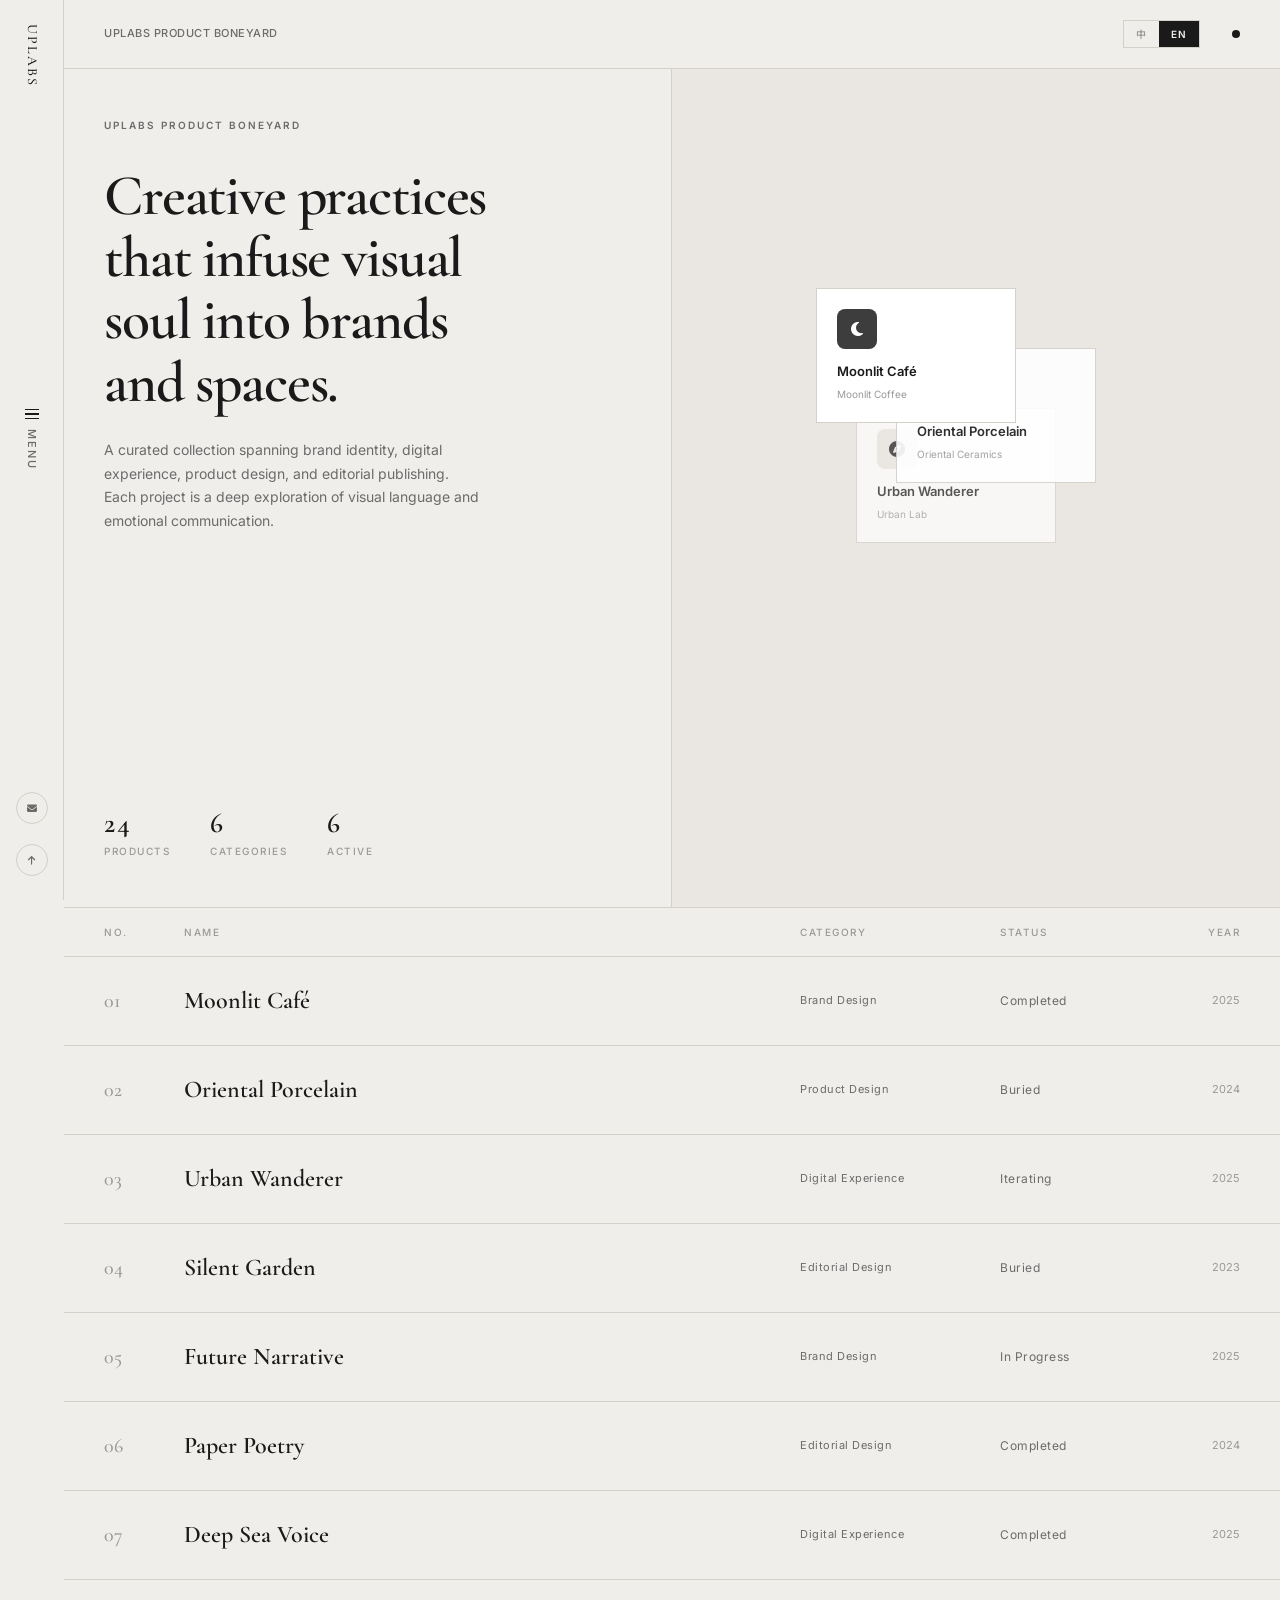
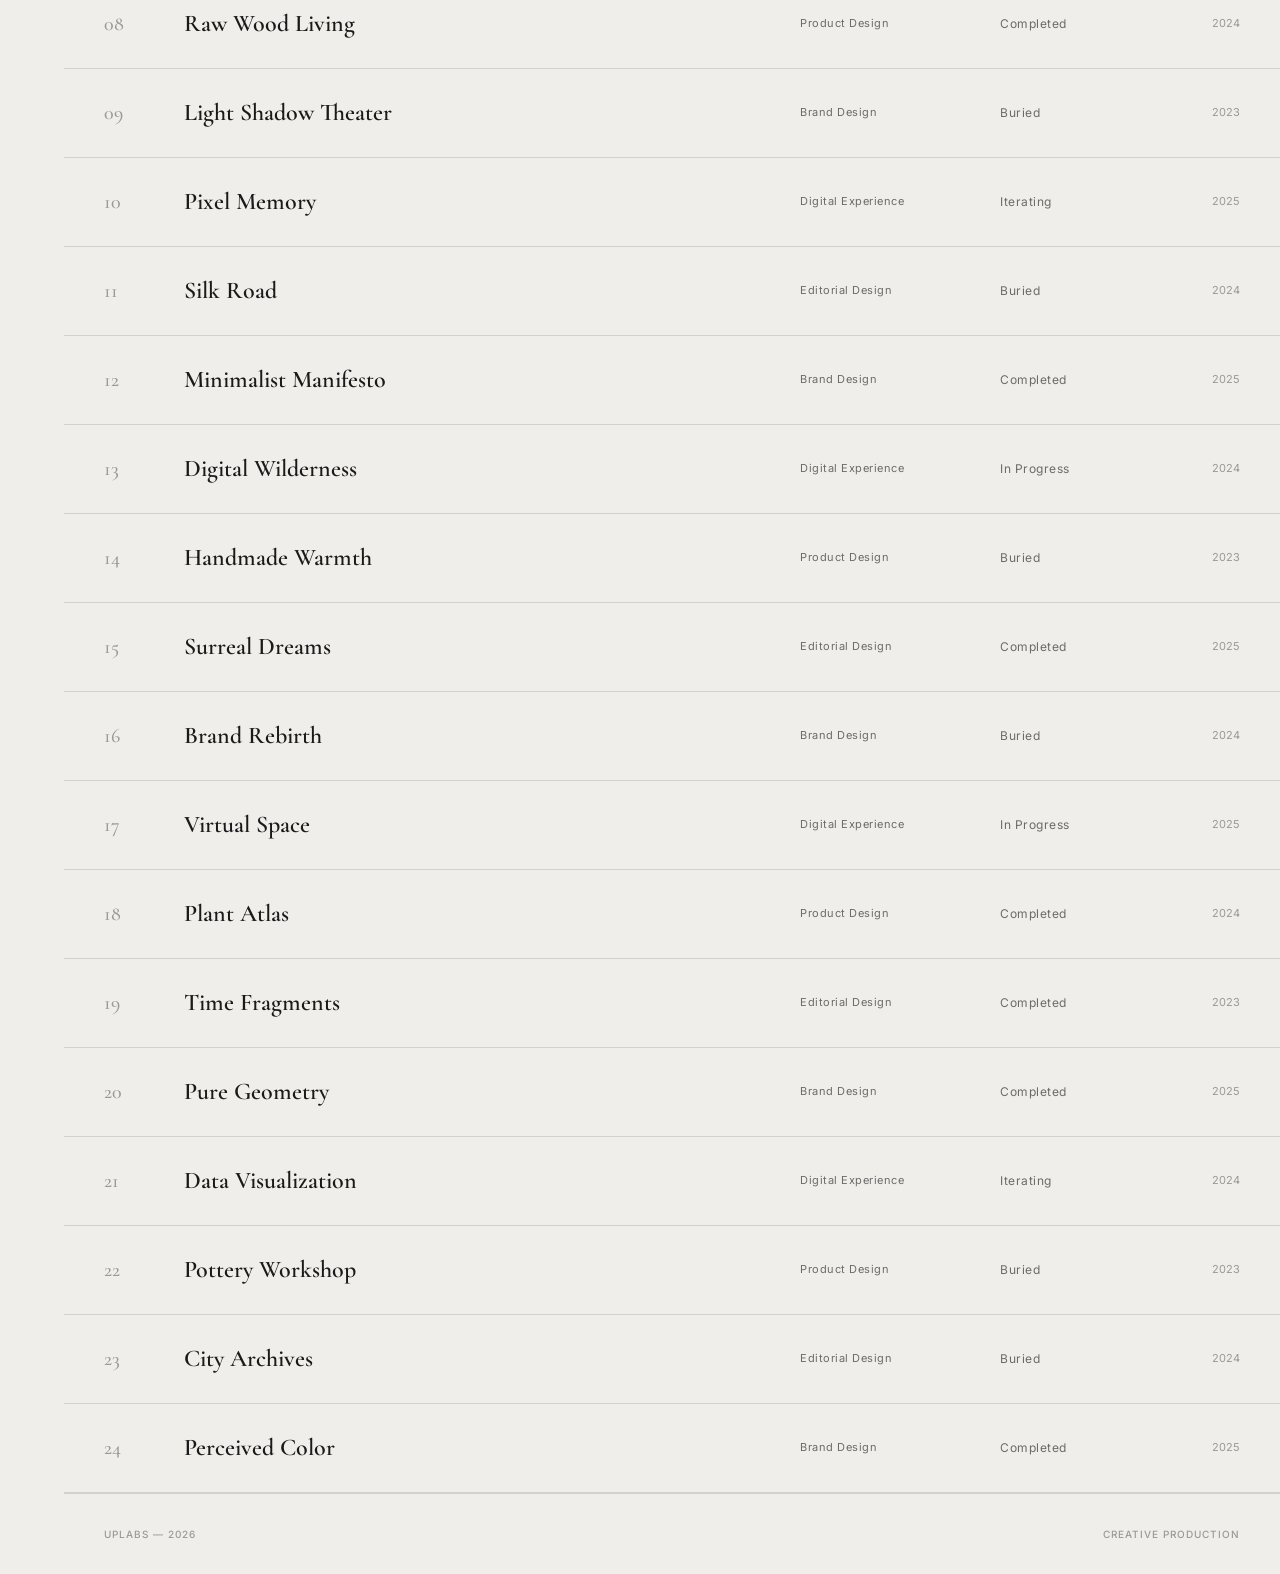
==== index.html @ f6189b20 "调大 Menu 字体至 11px，drawer 导航链接缩至 20px、间距收至 12px，logo 放大至 24px" ====
<!DOCTYPE html>
<html lang="zh-CN">
<head>
    <meta charset="UTF-8">
    <meta name="viewport" content="width=device-width, initial-scale=1.0">
    <title>Uplabs Product Boneyard</title>
    <link rel="preconnect" href="https://fonts.googleapis.com">
    <link rel="preconnect" href="https://fonts.gstatic.com" crossorigin>
    <link href="https://fonts.googleapis.com/css2?family=Cormorant+Garamond:ital,wght@0,300;0,400;0,500;0,600;0,700;1,300;1,400&family=Inter:wght@300;400;500;600&family=Noto+Sans+SC:wght@300;400;500;600;700&display=swap" rel="stylesheet">
    <link rel="stylesheet" href="https://cdnjs.cloudflare.com/ajax/libs/font-awesome/6.5.1/css/all.min.css">
    <style>
        :root {
            --bg: #f0eeeb;
            --bg-warm: #eae7e2;
            --surface: #ffffff;
            --text: #1a1a1a;
            --text-secondary: #6b6b6b;
            --text-tertiary: #999999;
            --line: #d4d0ca;
            --shadow-soft: 0 8px 40px rgba(0,0,0,0.08);
        }
        * { margin: 0; padding: 0; box-sizing: border-box; }
        html { scroll-behavior: smooth; }
        body {
            font-family: 'Inter', 'Noto Sans SC', -apple-system, BlinkMacSystemFont, sans-serif;
            background: var(--bg); color: var(--text);
            line-height: 1.6; -webkit-font-smoothing: antialiased; overflow-x: hidden;
        }
        .container {
            display: grid;
            grid-template-columns: 64px 1fr;
            min-height: 100vh;
            transition: grid-template-columns 0.55s cubic-bezier(0.22, 1, 0.36, 1);
        }
        body.drawer-open .container {
            grid-template-columns: 364px 1fr;
        }

        .sidebar-drawer-wrapper {
            position: sticky;
            top: 0;
            height: 100vh;
            display: flex;
            z-index: 300;
        }

        .drawer {
            width: 0;
            height: 100%;
            background: var(--bg);
            border: none;
            display: flex;
            flex-direction: column;
            overflow: hidden;
            opacity: 0;
            transition: width 0.55s cubic-bezier(0.22, 1, 0.36, 1),
                        opacity 0.35s ease;
            flex-shrink: 0;
        }
        body.drawer-open .drawer {
            width: 300px;
            opacity: 1;
            border-right: 1px solid var(--line);
        }

        .drawer-inner {
            width: 300px;
            padding: 36px 0;
            flex-shrink: 0;
        }

        .drawer-overlay {
            position: fixed; top: 0; left: 0; right: 0; bottom: 0;
            background: rgba(0,0,0,0.4);
            opacity: 0; pointer-events: none;
            transition: opacity 0.5s ease;
            z-index: 250;
        }
        body.drawer-open .drawer-overlay {
            opacity: 1; pointer-events: auto;
        }

        .sidebar {
            width: 64px;
            min-width: 64px;
            height: 100%;
            border-right: 1px solid var(--line);
            display: flex; flex-direction: column; align-items: center; padding: 24px 0;
            background: var(--bg);
            flex-shrink: 0;
        }
        .sidebar-logo {
            writing-mode: vertical-rl; text-orientation: mixed;
            font-family: 'Cormorant Garamond', serif; font-size: 14px; font-weight: 500;
            letter-spacing: 2px; text-transform: uppercase; margin-bottom: auto;
            cursor: pointer; transition: opacity 0.3s;
        }
        .sidebar-logo:hover { opacity: 0.5; }
        .sidebar-nav {
            display: flex; flex-direction: column; gap: 32px; margin-bottom: auto;
        }
        .nav-item {
            writing-mode: vertical-rl; text-orientation: mixed; font-size: 10px;
            font-weight: 500; letter-spacing: 1.5px; text-transform: uppercase;
            color: var(--text-secondary); cursor: pointer; transition: color 0.3s;
            position: relative; padding: 4px 0;
        }
        .nav-item::after {
            content: ''; position: absolute; left: 50%; top: 100%;
            width: 1px; height: 16px; background: var(--line);
            transform: translateX(-50%); opacity: 0; transition: opacity 0.3s;
        }
        .nav-item:hover, .nav-item.active { color: var(--text); }
        .nav-item.active::after { opacity: 1; }
        .sidebar-bottom {
            display: flex; flex-direction: column; align-items: center; gap: 20px;
        }
        .sidebar-icon {
            width: 32px; height: 32px; display: flex; align-items: center; justify-content: center;
            border: 1px solid var(--line); border-radius: 50%; cursor: pointer;
            transition: all 0.3s; font-size: 11px; color: var(--text-secondary);
        }
        .sidebar-icon:hover { border-color: var(--text); color: var(--text); }

        /* Drawer Trigger */
        .drawer-trigger {
            display: flex; flex-direction: column;
            align-items: center; gap: 10px;
            cursor: pointer; margin-bottom: auto;
            padding: 20px 0;
            transition: all 0.4s ease;
            max-height: 200px; opacity: 1; overflow: hidden;
        }
        .drawer-trigger:hover { opacity: 0.5; }
        .trigger-bars {
            display: flex; flex-direction: column; gap: 3px;
        }
        .trigger-bars span {
            display: block; width: 14px; height: 1.5px;
            background: var(--text);
        }
        .trigger-label {
            writing-mode: vertical-rl; text-orientation: mixed;
            font-size: 11px; font-weight: 500;
            letter-spacing: 2px; text-transform: uppercase;
            color: var(--text-secondary);
        }
        body.drawer-open .drawer-trigger {
            max-height: 0; opacity: 0; margin: 0; padding: 0;
            pointer-events: none;
        }

        /* Drawer Nav */
        .drawer-nav {
            width: 100%;
        }
        .drawer-nav a {
            font-family: 'Cormorant Garamond', 'Noto Sans SC', serif;
            font-size: 20px; font-weight: 500;
            color: var(--text); text-decoration: none;
            transition: opacity 0.3s; cursor: pointer; line-height: 1.3;
            display: block;
            padding: 12px 36px;
            border-bottom: 1px solid var(--line);
        }
        .drawer-nav a:first-child {
            border-top: 1px solid var(--line);
        }
        .drawer-nav a:hover { opacity: 0.5; }

        /* Drawer Logo */
        .drawer-logo {
            font-family: 'Cormorant Garamond', serif;
            font-size: 24px; font-weight: 600;
            letter-spacing: 3px; text-transform: uppercase;
            margin-bottom: 40px; color: var(--text);
            padding: 0 36px;
            opacity: 0;
            transform: translateX(-10px);
            transition: all 0.4s ease 0.15s;
        }
        body.drawer-open .drawer-logo {
            opacity: 1;
            transform: translateX(0);
        }

        /* Drawer open: hide mail icon, rotate scroll-top arrow */
        body.drawer-open .sidebar-icon.mail-icon { display: none; }
        .sidebar-icon.scroll-top i { transition: transform 0.4s ease; }
        body.drawer-open .sidebar-icon.scroll-top i { transform: rotate(-90deg); }

        /* Hide top-bar nav links on desktop */
        @media (min-width: 768px) {
            .top-bar-right > a { display: none; }
        }

        .main { display: flex; flex-direction: column; }
        .top-bar {
            display: flex; justify-content: space-between; align-items: center;
            padding: 20px 40px; border-bottom: 1px solid var(--line);
            font-size: 11px; font-weight: 500; letter-spacing: 0.5px; text-transform: uppercase;
        }
        .top-bar-left { color: var(--text-secondary); }
        .top-bar-right { display: flex; align-items: center; gap: 32px; }
        .nav-toggle {
            display: none; flex-direction: column; gap: 4px;
            cursor: pointer; padding: 4px; background: none; border: none;
        }
        .nav-toggle span {
            display: block; width: 18px; height: 1.5px;
            background: var(--text); transition: all 0.3s;
        }
        .top-bar-right a {
            color: var(--text-secondary); text-decoration: none;
            transition: color 0.3s; cursor: pointer;
        }
        .top-bar-right a:hover { color: var(--text); }
        .dot { width: 8px; height: 8px; background: var(--text); border-radius: 50%; }

        .lang-toggle {
            display: flex; align-items: center; border: 1px solid var(--line);
            background: transparent; cursor: pointer; transition: border-color 0.3s; overflow: hidden;
        }
        .lang-toggle:hover { border-color: var(--text); }
        .lang-option {
            padding: 5px 12px; font-size: 10px; font-weight: 600;
            letter-spacing: 1px; color: var(--text-tertiary);
            transition: all 0.3s; border: none; background: none;
            cursor: pointer; font-family: inherit;
            -webkit-appearance: none; appearance: none; margin: 0;
        }
        .lang-option.active { background: var(--text); color: var(--bg); }
        .lang-option:hover:not(.active) { color: var(--text); }

        .page-section {
            padding: 100px 40px;
            border-bottom: 1px solid var(--line);
        }
        .page-section-inner { max-width: 720px; }
        .page-section h2 {
            font-family: 'Cormorant Garamond', 'Noto Sans SC', serif;
            font-size: clamp(28px, 3.5vw, 42px); font-weight: 600;
            line-height: 1.1; margin-bottom: 24px; letter-spacing: -0.02em;
        }
        .page-section p {
            font-size: 14px; color: var(--text-secondary);
            line-height: 1.7; max-width: 520px;
        }
        #consulting, #brandDesign, #services, #aboutMe { display: none; }

        .hero {
            display: grid; grid-template-columns: 1fr 1fr;
            border-bottom: 1px solid var(--line); min-height: calc(100vh - 61px);
        }
        .hero-left {
            display: flex; flex-direction: column; justify-content: space-between;
            padding: 48px 40px; border-right: 1px solid var(--line);
        }
        .hero-content { max-width: 420px; }
        .hero-label {
            font-size: 10px; font-weight: 600; letter-spacing: 2px;
            text-transform: uppercase; color: var(--text-secondary); margin-bottom: 32px;
        }
        .hero-title {
            font-family: 'Cormorant Garamond', 'Noto Sans SC', serif;
            font-size: clamp(32px, 4.5vw, 58px); font-weight: 600;
            line-height: 1.08; margin-bottom: 24px; letter-spacing: -0.02em;
        }
        .hero-desc {
            font-size: 14px; color: var(--text-secondary);
            line-height: 1.7; max-width: 380px;
        }
        .hero-meta {
            display: flex; gap: 40px; font-size: 10px; font-weight: 500;
            letter-spacing: 1.5px; text-transform: uppercase; color: var(--text-tertiary);
        }
        .hero-meta-item { display: flex; flex-direction: column; gap: 6px; }
        .hero-meta-num {
            font-family: 'Cormorant Garamond', serif; font-size: 28px;
            font-weight: 600; color: var(--text); line-height: 1;
        }
        .hero-right {
            position: relative; overflow: hidden;
            display: flex; align-items: center; justify-content: center; background: var(--bg-warm);
        }
        .hero-visual {
            width: 100%; height: 100%; display: flex;
            align-items: center; justify-content: center; padding: 40px;
        }
        .plugin-showcase { position: relative; width: 320px; height: 400px; }
        .plugin-card-float {
            position: absolute; background: var(--surface); border: 1px solid var(--line);
            padding: 20px; width: 200px;
            transition: transform 0.6s cubic-bezier(0.22, 1, 0.36, 1);
        }
        .plugin-card-float:nth-child(1) { top: 0; left: 0; z-index: 3; }
        .plugin-card-float:nth-child(2) { top: 60px; left: 80px; z-index: 2; opacity: 0.9; }
        .plugin-card-float:nth-child(3) { top: 120px; left: 40px; z-index: 1; opacity: 0.7; }
        .plugin-card-float .pc-icon {
            width: 40px; height: 40px; border-radius: 8px;
            display: flex; align-items: center; justify-content: center;
            margin-bottom: 12px; font-size: 16px;
        }
        .plugin-card-float .pc-name { font-size: 13px; font-weight: 600; margin-bottom: 4px; }
        .plugin-card-float .pc-dev { font-size: 10px; color: var(--text-tertiary); }

        .plugin-list { padding: 0; }
        .list-header {
            display: grid; grid-template-columns: 80px 1fr 200px 140px 100px;
            padding: 16px 40px; border-bottom: 1px solid var(--line); font-size: 10px;
            font-weight: 500; letter-spacing: 1.5px; text-transform: uppercase;
            color: var(--text-tertiary);
        }
        .list-item {
            display: grid; grid-template-columns: 80px 1fr 200px 140px 100px;
            padding: 28px 40px; border-bottom: 1px solid var(--line);
            cursor: pointer; transition: background 0.4s; align-items: center;
        }
        .list-item:hover { background: var(--surface); }
        .list-item.active {
            background: var(--surface);
            border-bottom: none;
        }
        .list-item .li-num {
            font-family: 'Cormorant Garamond', serif; font-size: 20px;
            font-weight: 500; color: var(--text-tertiary);
        }
        .list-item .li-name {
            font-family: 'Cormorant Garamond', 'Noto Sans SC', serif;
            font-size: 24px; font-weight: 600; line-height: 1.2;
            transition: transform 0.3s;
        }
        .list-item:hover .li-name, .list-item.active .li-name { transform: translateX(8px); }
        .list-item .li-cat { font-size: 11px; color: var(--text-secondary); letter-spacing: 0.5px; }
        .list-item .li-status {
            font-size: 12px; color: var(--text-secondary); letter-spacing: 0.5px;
        }
        .list-item .li-users { font-size: 11px; color: var(--text-tertiary); text-align: right; }

        /* ===== Expand Panel ===== */
        .expand-panel {
            display: grid;
            grid-template-rows: 0fr;
            transition: grid-template-rows 0.55s cubic-bezier(0.22, 1, 0.36, 1);
            background: var(--surface);
        }
        .expand-panel.open {
            grid-template-rows: 1fr;
        }
        .expand-panel > .expand-wrapper {
            overflow: hidden;
        }
        .expand-content {
            padding: 0 40px 36px;
        }

        .expand-layout {
            display: grid;
            grid-template-columns: 200px 1fr;
            gap: 64px;
            align-items: stretch;
        }
        .expand-left {
            display: flex;
            flex-direction: column;
            justify-content: space-between;
            align-items: flex-start;
            padding: 2px 0;
        }
        .expand-left-top {
            display: flex;
            flex-direction: column;
            align-items: flex-start;
            gap: 16px;
        }
        .expand-icon {
            width: 48px; height: 48px; border-radius: 10px;
            display: flex; align-items: center; justify-content: center;
            font-size: 20px; flex-shrink: 0;
        }
        .expand-title {
            font-family: 'Cormorant Garamond', 'Noto Sans SC', serif;
            font-size: 24px; font-weight: 600; line-height: 1.15;
        }
        .expand-status-row {
            display: flex; align-items: center; gap: 8px;
            font-size: 13px; color: var(--text-secondary);
        }

        .expand-right {
            display: flex;
            flex-direction: column;
            justify-content: space-between;
            padding: 2px 0;
        }
        .expand-desc {
            font-size: 14px; color: var(--text-secondary);
            line-height: 1.7;
        }
        .expand-actions {
            display: flex;
            padding-top: 16px;
            margin-top: 16px;
            border-top: 1px solid var(--line);
        }
        .btn {
            display: inline-flex; align-items: center; gap: 10px;
            padding: 14px 28px; font-size: 11px; font-weight: 600;
            letter-spacing: 1.5px; text-transform: uppercase;
            font-family: inherit; cursor: pointer;
            transition: all 0.3s; border: none; text-decoration: none;
        }
        .btn-primary { background: var(--text); color: var(--bg); }
        .btn-primary:hover { background: var(--text-secondary); }
        .btn-ghost { background: transparent; color: var(--text); border: 1px solid var(--line); }
        .btn-ghost:hover { border-color: var(--text); }

        .empty-state { text-align: center; padding: 120px 40px; color: var(--text-tertiary); }
        .empty-state h3 {
            font-family: 'Cormorant Garamond', 'Noto Sans SC', serif;
            font-size: 28px; font-weight: 600; color: var(--text-secondary); margin-bottom: 8px;
        }
        .empty-state p { font-size: 13px; }

        .site-footer {
            border-top: 1px solid var(--line); padding: 32px 40px;
            display: flex; justify-content: space-between; align-items: center;
            font-size: 10px; font-weight: 500; letter-spacing: 1px;
            text-transform: uppercase; color: var(--text-tertiary);
        }

        /* ===== iMac / Large Desktop (1440px+) ===== */
        @media (min-width: 1440px) {
            .page-section { padding: 120px 60px; }
            .page-section-inner { max-width: 900px; }
            .hero-left { padding: 64px 60px; }
            .hero-right { padding: 48px; }
            .plugin-showcase { width: 380px; height: 480px; }
            .plugin-card-float { width: 240px; padding: 24px; }
            .plugin-card-float .pc-icon { width: 48px; height: 48px; font-size: 20px; }
            .plugin-card-float:nth-child(2) { top: 70px; left: 100px; }
            .plugin-card-float:nth-child(3) { top: 140px; left: 50px; }
            .list-header { padding: 18px 60px; }
            .list-item { padding: 32px 60px; }
            .expand-content { padding: 0 60px 40px; }
            .expand-layout { grid-template-columns: 220px 1fr; gap: 80px; }
            .top-bar { padding: 24px 60px; }
            .site-footer { padding: 40px 60px; }
        }

        /* ===== iPad (768px - 1023px) ===== */
        @media (max-width: 1023px) and (min-width: 768px) {
            .container { grid-template-columns: 52px 1fr; }
            .sidebar { padding: 20px 0; }
            .sidebar-logo { font-size: 12px; letter-spacing: 1px; }
            .sidebar-nav { gap: 24px; }
            .nav-item { font-size: 9px; letter-spacing: 1px; }
            .sidebar-icon { width: 28px; height: 28px; font-size: 10px; }
            .hero-left { padding: 36px 32px; }
            .hero-title { font-size: clamp(28px, 3.5vw, 42px); }
            .hero-desc { max-width: 320px; }
            .hero-meta { gap: 32px; }
            .hero-right { min-height: 380px; padding: 32px; }
            .plugin-showcase { width: 260px; height: 340px; }
            .plugin-card-float { width: 170px; padding: 16px; }
            .plugin-card-float:nth-child(2) { top: 50px; left: 70px; }
            .plugin-card-float:nth-child(3) { top: 100px; left: 35px; }
            .list-header { grid-template-columns: 60px 1fr 140px 100px 80px; padding: 14px 32px; }
            .list-item { grid-template-columns: 60px 1fr 140px 100px 80px; padding: 22px 32px; }
            .list-item .li-name { font-size: 20px; }
            .expand-content { padding: 0 32px 32px; }
            .expand-layout { grid-template-columns: 170px 1fr; gap: 40px; }
            .top-bar { padding: 16px 32px; }
            .top-bar-right { gap: 20px; }
            .top-bar-right a { font-size: 10px; }
            .page-section { padding: 72px 32px; }
            .site-footer { padding: 28px 32px; }
        }

        /* ===== Mobile (max-width: 767px) ===== */
        @media (max-width: 767px) {
            .container { grid-template-columns: 1fr; }
            .sidebar-drawer-wrapper { display: none; }
            .hero { grid-template-columns: 1fr; min-height: auto; }
            .hero-left { padding: 28px 20px; border-right: none; border-bottom: 1px solid var(--line); }
            .hero-content { max-width: 100%; }
            .hero-label { margin-bottom: 16px; }
            .hero-title { font-size: clamp(22px, 6.5vw, 30px); margin-bottom: 14px; }
            .hero-desc { font-size: 13px; max-width: 100%; line-height: 1.65; }
            .hero-meta { gap: 24px; margin-top: 28px; }
            .hero-meta-num { font-size: 22px; }
            .hero-right { min-height: 220px; padding: 16px; display: flex; align-items: center; justify-content: center; }
            .plugin-showcase { width: 180px; height: 220px; position: relative; }
            .plugin-card-float { width: 120px; padding: 10px; }
            .plugin-card-float .pc-icon { width: 28px; height: 28px; font-size: 12px; margin-bottom: 6px; }
            .plugin-card-float .pc-name { font-size: 11px; }
            .plugin-card-float .pc-dev { font-size: 9px; }
            .plugin-card-float:nth-child(1) { top: 0; left: 0; }
            .plugin-card-float:nth-child(2) { top: 30px; left: 40px; }
            .plugin-card-float:nth-child(3) { top: 60px; left: 20px; }
            .list-header { display: none; }
            .list-item { grid-template-columns: 36px 1fr auto; gap: 10px; padding: 16px 20px; }
            .list-item .li-num { font-size: 16px; }
            .list-item .li-name { font-size: 17px; }
            .list-item .li-cat, .list-item .li-users { display: none; }
            .expand-content { padding: 0 20px 24px; }
            .expand-layout { grid-template-columns: 1fr; gap: 16px; }
            .expand-left { flex-direction: row; align-items: center; gap: 12px; padding: 0; }
            .expand-left-top { flex-direction: row; align-items: center; gap: 12px; }
            .expand-icon { width: 40px; height: 40px; font-size: 16px; }
            .expand-title { font-size: 18px; }
            .expand-right { padding: 0; }
            .expand-ministats { gap: 20px; margin-bottom: 12px; }
            .expand-desc { font-size: 13px; line-height: 1.65; }
            .expand-actions { border-top: none; padding-top: 0; margin-top: 12px; flex-wrap: wrap; gap: 8px; }
            .btn { padding: 12px 20px; font-size: 10px; }
            .top-bar { padding: 12px 16px; position: relative; }
            .top-bar-left { display: none !important; }
            .nav-toggle { display: flex; }
            .top-bar-right {
                display: none;
                position: absolute; top: 100%; left: 0; right: 0;
                background: var(--surface);
                border-bottom: 1px solid var(--line);
                flex-direction: column;
                padding: 8px 20px;
                gap: 0;
                z-index: 100;
                width: auto;
                overflow-x: visible;
                white-space: normal;
            }
            .top-bar-right.open { display: flex; }
            .top-bar-right a {
                font-size: 13px; letter-spacing: 0.5px;
                padding: 14px 0;
                border-bottom: 1px solid var(--line);
                flex-shrink: 1; color: var(--text);
            }
            .top-bar-right a:last-of-type { border-bottom: none; }
            .top-bar-right .dot { display: none; }
            .top-bar-right .lang-toggle { display: none; }
            .lang-toggle { display: none; }
            .page-section { padding: 48px 20px; }
            .page-section h2 { font-size: clamp(24px, 6vw, 30px); margin-bottom: 16px; }
            .page-section p { font-size: 13px; max-width: 100%; }
            .empty-state { padding: 60px 20px; }
            .empty-state h3 { font-size: 22px; }
            .site-footer { padding: 20px; flex-direction: column; gap: 6px; text-align: center; }
        }
    </style>
</head>
<body>
    <div class="container">
        <div class="sidebar-drawer-wrapper">
            <div class="drawer" id="drawer">
                <div class="drawer-inner">
                    <div class="drawer-logo">UpLabs</div>
                    <nav class="drawer-nav">
                        <a onclick="toggleDrawer();" id="drawerWork">Work</a>
                        <a onclick="scrollToSection('consulting');toggleDrawer();" id="drawerConsulting">Consulting</a>
                        <a onclick="scrollToSection('brandDesign');toggleDrawer();" id="drawerBrandDesign">Brand Design</a>
                        <a onclick="scrollToSection('services');toggleDrawer();" id="drawerServices">Services</a>
                        <a onclick="scrollToSection('aboutMe');toggleDrawer();" id="drawerAboutMe">About Me</a>
                        <a onclick="scrollToSection('contact');toggleDrawer();" id="drawerContact">Contact</a>
                    </nav>
                </div>
            </div>
            <aside class="sidebar">
                <div class="sidebar-logo" onclick="resetFilter()">UpLabs</div>
                <div class="drawer-trigger" onclick="toggleDrawer()">
                    <div class="trigger-bars">
                        <span></span>
                        <span></span>
                        <span></span>
                    </div>
                    <div class="trigger-label" id="triggerLabel">Menu</div>
                </div>
                <div class="sidebar-bottom">
                    <div class="sidebar-icon mail-icon" onclick="scrollToSection('contact')"><i class="fas fa-envelope" style="font-size:10px;"></i></div>
                    <div class="sidebar-icon scroll-top" onclick="scrollToTop()"><i class="fas fa-arrow-up" style="font-size:10px;"></i></div>
                </div>
            </aside>
        </div>

        <div class="main">
            <div class="top-bar">
                <div class="top-bar-left" id="topBarLeft">Uplabs Product Boneyard</div>
                <button class="nav-toggle" id="navToggle" onclick="toggleMobileNav()" aria-label="Menu">
                    <span></span>
                    <span></span>
                    <span></span>
                </button>
                <div class="top-bar-right" id="topBarRight">
                    <a onclick="scrollToList()" id="navWork">Work</a>
                    <a onclick="scrollToSection('consulting')" id="navConsulting">Consulting</a>
                    <a onclick="scrollToSection('brandDesign')" id="navBrandDesign">Brand Design</a>
                    <a onclick="scrollToSection('services')" id="navServices">Services</a>
                    <a onclick="scrollToSection('aboutMe')" id="navAboutMe">About Me</a>
                    <a onclick="scrollToSection('contact')" id="navContact">Contact</a>
                    <div class="lang-toggle">
                        <span class="lang-option active" data-lang="zh" onclick="setLang('zh')">中</span>
                        <span class="lang-option" data-lang="en" onclick="setLang('en')">En</span>
                    </div>
                    <div class="dot"></div>
                </div>
            </div>

            <section class="hero">
                <div class="hero-left">
                    <div class="hero-content">
                        <div class="hero-label" id="heroLabel">Uplabs Product Boneyard</div>
                        <h1 class="hero-title" id="heroTitle">Creative practices that infuse visual soul into brands and spaces.</h1>
                        <p class="hero-desc" id="heroDesc">A curated collection spanning brand identity, digital experience, product design, and editorial publishing. Each project is a deep exploration of visual language and emotional communication.</p>
                    </div>
                    <div class="hero-meta">
                        <div class="hero-meta-item">
                            <span class="hero-meta-num" id="totalCount">24</span>
                            <span id="metaExtensions">个插件</span>
                        </div>
                        <div class="hero-meta-item">
                            <span class="hero-meta-num">6</span>
                            <span id="metaCategories">Categories</span>
                        </div>
                        <div class="hero-meta-item">
                            <span class="hero-meta-num">6</span>
                            <span id="metaAvg">Active</span>
                        </div>
                    </div>
                </div>
                <div class="hero-right">
                    <div class="hero-visual">
                        <div class="plugin-showcase">
                            <div class="plugin-card-float">
                                <div class="pc-icon" style="background:#3d3d3d;color:#fff;"><i class="fas fa-moon"></i></div>
                                <div class="pc-name" id="floatName1">Moonlit Café</div>
                                <div class="pc-dev" id="floatDev1">Moonlit Coffee</div>
                            </div>
                            <div class="plugin-card-float">
                                <div class="pc-icon" style="background:#c4a882;color:#1a1a1a;"><i class="fas fa-wine-glass-alt"></i></div>
                                <div class="pc-name" id="floatName2">Oriental Porcelain</div>
                                <div class="pc-dev" id="floatDev2">Oriental Ceramics</div>
                            </div>
                            <div class="plugin-card-float">
                                <div class="pc-icon" style="background:#eae7e2;color:#1a1a1a;"><i class="fas fa-compass"></i></div>
                                <div class="pc-name" id="floatName3">Urban Wanderer</div>
                                <div class="pc-dev" id="floatDev3">Urban Lab</div>
                            </div>
                        </div>
                    </div>
                </div>
            </section>

            <section class="plugin-list" id="pluginList">
                <div class="list-header">
                    <div id="thNo">No.</div>
                    <div id="thName">Name</div>
                    <div id="thCat">Category</div>
                    <div id="thRating">Status</div>
                    <div style="text-align:right;" id="thUsers">Year</div>
                </div>
                <div id="listContainer"></div>
            </section>

            <div class="empty-state" id="emptyState" style="display:none;">
                <h3 id="emptyTitle">No projects found</h3>
                <p id="emptyDesc">Try a different category</p>
            </div>

            <section class="page-section" id="consulting">
                <div class="page-section-inner">
                    <h2 id="secConsultingTitle">Consulting</h2>
                    <p id="secConsultingDesc">Strategic design consulting for brands seeking clarity and direction. We help you find the visual language that speaks to your audience.</p>
                </div>
            </section>

            <section class="page-section" id="brandDesign">
                <div class="page-section-inner">
                    <h2 id="secBrandDesignTitle">Brand Design</h2>
                    <p id="secBrandDesignDesc">Complete brand identity systems that endure. From logo to guidelines, we craft cohesive visual narratives.</p>
                </div>
            </section>

            <section class="page-section" id="services">
                <div class="page-section-inner">
                    <h2 id="secServicesTitle">Services</h2>
                    <p id="secServicesDesc">A full spectrum of creative services — digital experiences, editorial design, product interfaces, and spatial branding.</p>
                </div>
            </section>

            <section class="page-section" id="aboutMe">
                <div class="page-section-inner">
                    <h2 id="secAboutMeTitle">About Me</h2>
                    <p id="secAboutMeDesc">Independent creative practitioner focused on the intersection of visual design and emotional communication. Based in Shanghai, working globally.</p>
                </div>
            </section>

            <footer class="site-footer">
                <span id="footerLeft">UpLabs — 2026</span>
                <span id="footerRight">Creative Production</span>
            </footer>
        </div>
    </div>

    <div class="drawer-overlay" onclick="toggleDrawer()"></div>

<script>
/* ========================  I18N  ======================== */
const i18n = {
    zh: {
        topBarLeft: '向上求索-产品坟场',
        navWork: '产品', navConsulting: '咨询', navBrandDesign: '品牌设计', navServices: '服务', navAboutMe: '关于我', navContact: '联系',
        heroLabel: '向上求索-产品坟场',
        heroTitle: '为品牌与空间注入视觉灵魂的创意实践。',
        heroDesc: '跨越品牌识别、数字体验、产品设计与编辑出版的精选产品合集。每一个产品都是对视觉语言与情感传达的深度探索。',
        metaExtensions: '个产品', metaCategories: '个分类', metaAvg: '进行中',
        thNo: '序号', thName: '名称', thCat: '分类', thRating: '状态', thUsers: '年份',
        emptyTitle: '未找到产品', emptyDesc: '尝试其他分类',
        footerLeft: 'UpLabs — 2026', footerRight: '创意制作',
        triggerLabel: '菜单',
        floatNames: ['月影咖啡馆','东方瓷韵','城市漫游者'],
        floatDev1: '月影咖啡', floatDev2: '东方瓷艺', floatDev3: '城市实验室',
        cats: { all: '全部', brand: '品牌', digital: '数字', product: '产品', editorial: '编辑' },
        catLabels: {
            brand: '品牌设计', digital: '数字体验', product: '产品设计', editorial: '编辑设计'
        },
        secConsultingTitle: '咨询', secConsultingDesc: '为寻求清晰与方向的品牌提供战略性设计咨询。我们帮助你找到能与受众产生共鸣的视觉语言。',
        secBrandDesignTitle: '品牌设计', secBrandDesignDesc: '经得起时间考验的完整品牌识别系统。从标志到规范手册，我们打造连贯的视觉叙事。',
        secServicesTitle: '服务', secServicesDesc: '全谱系创意服务 — 数字体验、编辑设计、产品界面与空间品牌。',
        secAboutMeTitle: '关于我', secAboutMeDesc: '专注于视觉设计与情感传达交叉领域的独立创意实践者。base 上海，面向全球。',
        modal: {
            descLabel: '描述', catLabel: '分类',
            usersLabel: '年份', ratingLabel: '状态', reviewsLabel: '周期',
            visitStore: '查看产品', visitGrave: '进入墓地', close: '收起',
            free: '精选', chromeExt: '创意产品'
        }
    },
    en: {
        topBarLeft: 'Uplabs Product Boneyard',
        navWork: 'Product', navConsulting: 'Consulting', navBrandDesign: 'Brand Design', navServices: 'Services', navAboutMe: 'About Me', navContact: 'Contact',
        heroLabel: 'Uplabs Product Boneyard',
        heroTitle: 'Creative practices that infuse visual soul into brands and spaces.',
        heroDesc: 'A curated collection spanning brand identity, digital experience, product design, and editorial publishing. Each project is a deep exploration of visual language and emotional communication.',
        metaExtensions: 'Products', metaCategories: 'Categories', metaAvg: 'Active',
        thNo: 'No.', thName: 'Name', thCat: 'Category', thRating: 'Status', thUsers: 'Year',
        emptyTitle: 'No products found', emptyDesc: 'Try a different category',
        footerLeft: 'UpLabs — 2026', footerRight: 'Creative Production',
        triggerLabel: 'Menu',
        floatNames: ['Moonlit Café','Oriental Porcelain','Urban Wanderer'],
        floatDev1: 'Moonlit Coffee', floatDev2: 'Oriental Ceramics', floatDev3: 'Urban Lab',
        cats: { all: 'All', brand: 'Brand', digital: 'Digital', product: 'Product', editorial: 'Editorial' },
        catLabels: {
            brand: 'Brand Design', digital: 'Digital Experience', product: 'Product Design', editorial: 'Editorial Design'
        },
        secConsultingTitle: 'Consulting', secConsultingDesc: 'Strategic design consulting for brands seeking clarity and direction. We help you find the visual language that speaks to your audience.',
        secBrandDesignTitle: 'Brand Design', secBrandDesignDesc: 'Complete brand identity systems that endure. From logo to guidelines, we craft cohesive visual narratives.',
        secServicesTitle: 'Services', secServicesDesc: 'A full spectrum of creative services — digital experiences, editorial design, product interfaces, and spatial branding.',
        secAboutMeTitle: 'About Me', secAboutMeDesc: 'Independent creative practitioner focused on the intersection of visual design and emotional communication. Based in Shanghai, working globally.',
        modal: {
            descLabel: 'Description', catLabel: 'Category',
            usersLabel: 'Year', ratingLabel: 'Status', reviewsLabel: 'Duration',
            visitStore: 'View Product', visitGrave: 'Visit Grave', close: 'Collapse',
            free: 'Selected', chromeExt: 'Creative Product'
        }
    }
};

let lang = localStorage.getItem('uplabs_lang') || 'en';

function setLang(l) {
    lang = l;
    localStorage.setItem('uplabs_lang', l);
    document.querySelectorAll('.lang-option').forEach(btn => {
        btn.classList.toggle('active', btn.dataset.lang === l);
    });
    applyI18n();
    renderList();
}

function t(key) {
    const keys = key.split('.');
    let val = i18n[lang];
    for (const k of keys) { if (val == null) return key; val = val[k]; }
    return val ?? key;
}

function applyI18n() {
    const ids = [
        'topBarLeft','navWork','navConsulting','navBrandDesign','navServices','navAboutMe','navContact',
        'secConsultingTitle','secConsultingDesc','secBrandDesignTitle','secBrandDesignDesc',
        'secServicesTitle','secServicesDesc','secAboutMeTitle','secAboutMeDesc',
        'heroLabel','heroTitle','heroDesc',
        'metaExtensions','metaCategories','metaAvg',
        'thNo','thName','thCat','thRating','thUsers',
        'emptyTitle','emptyDesc',
        'footerLeft','footerRight',
        'floatDev1','floatDev2','floatDev3'
    ];
    ids.forEach(id => { const el = document.getElementById(id); if (el) el.textContent = t(id); });

    ['floatName1','floatName2','floatName3'].forEach((id, i) => {
        const el = document.getElementById(id); if (el) el.textContent = t('floatNames')[i];
    });

    document.querySelectorAll('.nav-item').forEach(item => {
        item.textContent = t('cats.' + item.dataset.cat);
    });

    const drawerIds = ['triggerLabel'];
    drawerIds.forEach(id => { const el = document.getElementById(id); if (el) el.textContent = t(id); });

    const drawerNavMap = [
        ['drawerWork','navWork'], ['drawerConsulting','navConsulting'],
        ['drawerBrandDesign','navBrandDesign'], ['drawerServices','navServices'],
        ['drawerAboutMe','navAboutMe'], ['drawerContact','navContact']
    ];
    drawerNavMap.forEach(([id, key]) => {
        const el = document.getElementById(id); if (el) el.textContent = t(key);
    });
}

/* ========================  DATA  ======================== */
const pluginsBase = [
    { id:1, nameZh:"月影咖啡馆", nameEn:"Moonlit Café", devZh:"月影咖啡", devEn:"Moonlit Coffee", cat:"brand", statusZh:"已完成", statusEn:"Completed", reviewsZh:"3个月", reviewsEn:"3 mo", users:"2025", icon:"fas fa-moon", iconBg:"#3d3d3d", url:"#", descZh:"为独立精品咖啡馆打造的全套品牌识别系统。从标志设计到空间视觉，以月影与咖啡香气的意象贯穿始终。", descEn:"A complete brand identity system for an independent boutique café. From logo design to spatial visuals, the imagery of moonlight and coffee aroma runs throughout." },
    { id:2, nameZh:"东方瓷韵", nameEn:"Oriental Porcelain", devZh:"东方瓷艺", devEn:"Oriental Ceramics", cat:"product", statusZh:"已入土", statusEn:"Buried", reviewsZh:"4个月", reviewsEn:"4 mo", users:"2024", icon:"fas fa-wine-glass-alt", iconBg:"#c4a882", url:"#", descZh:"传统陶瓷工艺的当代产品化探索。通过极简造型与釉色实验，让千年瓷文化融入现代生活场景。", descEn:"A contemporary product exploration of traditional ceramic craftsmanship. Through minimalist forms and glaze experiments, millennia-old porcelain culture merges into modern living." },
    { id:3, nameZh:"城市漫游者", nameEn:"Urban Wanderer", devZh:"城市实验室", devEn:"Urban Lab", cat:"digital", statusZh:"迭代中", statusEn:"Iterating", reviewsZh:"2个月", reviewsEn:"2 mo", users:"2025", icon:"fas fa-compass", iconBg:"#5a7d8c", url:"#", descZh:"城市探索类移动应用的概念设计。以地图为画布，用足迹连接城市中隐秘的角落与故事。", descEn:"Concept design for a city exploration mobile app. Using the map as a canvas, footprints connect hidden corners and stories across the city." },
    { id:4, nameZh:"静谧花园", nameEn:"Silent Garden", devZh:"静谧出版", devEn:"Silent Press", cat:"editorial", statusZh:"已入土", statusEn:"Buried", reviewsZh:"3个月", reviewsEn:"3 mo", users:"2023", icon:"fas fa-leaf", iconBg:"#7a9e7e", url:"#", descZh:"一本关于植物与内心平静的独立杂志。版式设计以大量留白呼应花园的空灵与静谧。", descEn:"An independent magazine about plants and inner peace. The typography uses generous white space to echo the ethereal quietness of a garden." },
    { id:5, nameZh:"未来叙事", nameEn:"Future Narrative", devZh:"未来科技", devEn:"Future Tech", cat:"brand", statusZh:"进行中", statusEn:"In Progress", reviewsZh:"4个月", reviewsEn:"4 mo", users:"2025", icon:"fas fa-atom", iconBg:"#4a5568", url:"#", descZh:"科技文化品牌的视觉体系构建。以动态粒子与几何语言，呈现人类与技术的共生关系。", descEn:"Visual system construction for a tech culture brand. Using dynamic particles and geometric language to present the symbiotic relationship between humanity and technology." },
    { id:6, nameZh:"纸间诗意", nameEn:"Paper Poetry", devZh:"纸间工坊", devEn:"Paper Studio", cat:"editorial", statusZh:"已完成", statusEn:"Completed", reviewsZh:"2个月", reviewsEn:"2 mo", users:"2024", icon:"fas fa-book-open", iconBg:"#b8a99a", url:"#", descZh:"手工书籍装帧与排版的艺术实践。每一页都是纸张与文字之间的对话，触感与视觉并重。", descEn:"An artistic practice of handmade bookbinding and typography. Every page is a dialogue between paper and text, with equal weight on tactile and visual experience." },
    { id:7, nameZh:"深海之声", nameEn:"Deep Sea Voice", devZh:"海洋保护", devEn:"Ocean Conservation", cat:"digital", statusZh:"已完成", statusEn:"Completed", reviewsZh:"5个月", reviewsEn:"5 mo", users:"2025", icon:"fas fa-water", iconBg:"#4a7c8c", url:"#", descZh:"海洋生态保护主题的数字互动装置。用户可以通过手势探索虚拟深海，聆听鲸鱼的歌声。", descEn:"A digital interactive installation themed on ocean conservation. Users can explore a virtual deep sea through gestures and listen to whale songs." },
    { id:8, nameZh:"原木生活", nameEn:"Raw Wood Living", devZh:"原木工坊", devEn:"Raw Wood Studio", cat:"product", statusZh:"已完成", statusEn:"Completed", reviewsZh:"4个月", reviewsEn:"4 mo", users:"2024", icon:"fas fa-tree", iconBg:"#8b7355", url:"#", descZh:"可持续家具系列产品设计。保留木材的天然肌理与缺陷，让每一件家具都拥有独一无二的性格。", descEn:"Sustainable furniture series design. Preserving the natural grain and imperfections of wood, each piece of furniture possesses a unique character." },
    { id:9, nameZh:"光影剧场", nameEn:"Light Shadow Theater", devZh:"光影剧团", devEn:"Light Shadow Troupe", cat:"brand", statusZh:"已入土", statusEn:"Buried", reviewsZh:"3个月", reviewsEn:"3 mo", users:"2023", icon:"fas fa-theater-masks", iconBg:"#2d2d2d", url:"#", descZh:"独立剧场的品牌重塑项目。以光影为设计语言，重新定义表演艺术机构的文化身份。", descEn:"A brand redesign project for an independent theater. Using light and shadow as design language, redefining the cultural identity of a performing arts institution." },
    { id:10, nameZh:"像素记忆", nameEn:"Pixel Memory", devZh:"记忆存档", devEn:"Memory Archive", cat:"digital", statusZh:"迭代中", statusEn:"Iterating", reviewsZh:"3个月", reviewsEn:"3 mo", users:"2025", icon:"fas fa-memory", iconBg:"#6b7b8c", url:"#", descZh:"数字遗产存档平台的界面设计。帮助用户整理、保存和分享跨越数十年的数字生活片段。", descEn:"Interface design for a digital legacy archiving platform. Helping users organize, preserve, and share digital life fragments spanning decades." },
    { id:11, nameZh:"丝绸之路", nameEn:"Silk Road", devZh:"丝路文化", devEn:"Silk Road Culture", cat:"editorial", statusZh:"已入土", statusEn:"Buried", reviewsZh:"4个月", reviewsEn:"4 mo", users:"2024", icon:"fas fa-route", iconBg:"#b8860b", url:"#", descZh:"丝绸之路文化主题的视觉出版物。融合历史文献与现代设计手法，讲述跨越时空的贸易与文化交流。", descEn:"A visual publication themed on Silk Road culture. Blending historical documents with modern design techniques to tell stories of trade and cultural exchange across time and space." },
    { id:12, nameZh:"极简主义", nameEn:"Minimalist Manifesto", devZh:"减法生活", devEn:"Subtractive Living", cat:"brand", statusZh:"已完成", statusEn:"Completed", reviewsZh:"2个月", reviewsEn:"2 mo", users:"2025", icon:"fas fa-minus", iconBg:"#999999", url:"#", descZh:"一个倡导减法生活的品牌全案。用最克制的视觉语言，传递最丰富的生活哲学。", descEn:"A complete brand case advocating subtractive living. Using the most restrained visual language to convey the richest life philosophy." },
    { id:13, nameZh:"数字荒野", nameEn:"Digital Wilderness", devZh:"荒野科技", devEn:"Wilderness Tech", cat:"digital", statusZh:"进行中", statusEn:"In Progress", reviewsZh:"5个月", reviewsEn:"5 mo", users:"2024", icon:"fas fa-vr-cardboard", iconBg:"#5c7c5c", url:"#", descZh:"虚拟现实自然体验项目的交互设计。在数字世界中重建一片荒野，让城市人重新感受自然的力量。", descEn:"Interaction design for a VR nature experience project. Reconstructing a wilderness in the digital world, allowing urban dwellers to reconnect with the power of nature." },
    { id:14, nameZh:"手工温度", nameEn:"Handmade Warmth", devZh:"匠心皮具", devEn:"Craft Leather", cat:"product", statusZh:"已入土", statusEn:"Buried", reviewsZh:"3个月", reviewsEn:"3 mo", users:"2023", icon:"fas fa-hand-holding-heart", iconBg:"#a0785a", url:"#", descZh:"手工皮具品牌的系列产品设计。从选材到缝线的每一个细节，都在讲述匠人的专注与温度。", descEn:"Product series design for a handmade leather goods brand. From material selection to stitching, every detail tells the story of the craftsman's focus and warmth." },
    { id:15, nameZh:"超现实梦境", nameEn:"Surreal Dreams", devZh:"梦境画廊", devEn:"Dream Gallery", cat:"editorial", statusZh:"已完成", statusEn:"Completed", reviewsZh:"4个月", reviewsEn:"4 mo", users:"2025", icon:"fas fa-cloud-moon", iconBg:"#7a6b8c", url:"#", descZh:"当代艺术展览的展陈与出版物设计。将超现实主义画作转化为三维空间的沉浸式阅读体验。", descEn:"Exhibition curation and publication design for a contemporary art show. Transforming surrealist paintings into an immersive three-dimensional reading experience." },
    { id:16, nameZh:"品牌重塑", nameEn:"Brand Rebirth", devZh:"百年老店", devEn:"Century Shop", cat:"brand", statusZh:"已入土", statusEn:"Buried", reviewsZh:"6个月", reviewsEn:"6 mo", users:"2024", icon:"fas fa-sync-alt", iconBg:"#6b6b6b", url:"#", descZh:"百年老字号的现代化品牌升级。在保留历史基因的同时，注入当代设计语言与年轻活力。", descEn:"A modern brand upgrade for a century-old heritage brand. Injecting contemporary design language and youthful energy while preserving its historical DNA." },
    { id:17, nameZh:"虚拟空间", nameEn:"Virtual Space", devZh:"线上画廊", devEn:"Online Gallery", cat:"digital", statusZh:"进行中", statusEn:"In Progress", reviewsZh:"4个月", reviewsEn:"4 mo", users:"2025", icon:"fas fa-cube", iconBg:"#5a6b7c", url:"#", descZh:"线上画廊的三维虚拟空间设计。观众可以自由漫游，近距离欣赏每一幅艺术作品的细节。", descEn:"3D virtual space design for an online gallery. Visitors can freely roam and examine the details of every artwork up close." },
    { id:18, nameZh:"植物图鉴", nameEn:"Plant Atlas", devZh:"植物科普", devEn:"Botany Edu", cat:"product", statusZh:"已完成", statusEn:"Completed", reviewsZh:"3个月", reviewsEn:"3 mo", users:"2024", icon:"fas fa-seedling", iconBg:"#6b8c5a", url:"#", descZh:"植物科普产品的视觉系统设计。将复杂的植物学知识转化为直观的图形语言与交互体验。", descEn:"Visual system design for a botanical education product. Transforming complex botanical knowledge into intuitive graphic language and interactive experience." },
    { id:19, nameZh:"时间碎片", nameEn:"Time Fragments", devZh:"时间实验", devEn:"Time Lab", cat:"editorial", statusZh:"已完成", statusEn:"Completed", reviewsZh:"2个月", reviewsEn:"2 mo", users:"2023", icon:"fas fa-hourglass-half", iconBg:"#8c8c8c", url:"#", descZh:"一本关于时间感知的设计实验出版物。通过非线性排版与特殊纸张，探索时间的多重维度。", descEn:"A design experiment publication about the perception of time. Through nonlinear typography and special paper stocks, exploring the multiple dimensions of time." },
    { id:20, nameZh:"纯粹几何", nameEn:"Pure Geometry", devZh:"几何建筑", devEn:"Geometry Arch", cat:"brand", statusZh:"已完成", statusEn:"Completed", reviewsZh:"4个月", reviewsEn:"4 mo", users:"2025", icon:"fas fa-shapes", iconBg:"#7a7a7a", url:"#", descZh:"建筑事务所的品牌识别系统。以最基本的几何形态为起点，构建理性与诗意并存的视觉语言。", descEn:"Brand identity system for an architecture firm. Starting from the most basic geometric forms, building a visual language where rationality and poetry coexist." },
    { id:21, nameZh:"数据可视化", nameEn:"Data Visualization", devZh:"气候数据", devEn:"Climate Data", cat:"digital", statusZh:"迭代中", statusEn:"Iterating", reviewsZh:"5个月", reviewsEn:"5 mo", users:"2024", icon:"fas fa-chart-line", iconBg:"#5c7a8c", url:"#", descZh:"气候数据的公共艺术可视化项目。将抽象的数据转化为可感知的光影与色彩，唤醒环保意识。", descEn:"A public art data visualization project on climate data. Transforming abstract data into perceptible light, shadow, and color to awaken environmental awareness." },
    { id:22, nameZh:"陶器工坊", nameEn:"Pottery Workshop", devZh:"陶艺空间", devEn:"Pottery Space", cat:"product", statusZh:"已入土", statusEn:"Buried", reviewsZh:"4个月", reviewsEn:"4 mo", users:"2023", icon:"fas fa-hands", iconBg:"#a08060", url:"#", descZh:"陶艺工作坊的空间与器具整体设计。从拉坯机到茶杯，每一处细节都服务于双手与泥土的对话。", descEn:"Integrated spatial and tool design for a pottery workshop. From the wheel to the teacup, every detail serves the dialogue between hands and clay." },
    { id:23, nameZh:"城市档案", nameEn:"City Archives", devZh:"城市记忆", devEn:"City Memory", cat:"editorial", statusZh:"已入土", statusEn:"Buried", reviewsZh:"3个月", reviewsEn:"3 mo", users:"2024", icon:"fas fa-building", iconBg:"#8c8c8c", url:"#", descZh:"城市变迁主题的纪录片式出版物。用档案照片与当代设计的对话，记录一座城市的记忆与伤痕。", descEn:"A documentary-style publication about urban transformation. Using a dialogue between archival photographs and contemporary design to record a city's memories and scars." },
    { id:24, nameZh:"感知色彩", nameEn:"Perceived Color", devZh:"色彩心理", devEn:"Color Psychology", cat:"brand", statusZh:"已完成", statusEn:"Completed", reviewsZh:"2个月", reviewsEn:"2 mo", users:"2025", icon:"fas fa-eye", iconBg:"#8c7a6b", url:"#", descZh:"色彩心理学工作室的品牌设计。每一种色彩都被赋予情绪与叙事，帮助品牌找到最真实的表达。", descEn:"Brand design for a color psychology studio. Each color is endowed with emotion and narrative, helping brands find their most authentic expression." }
];

function getPlugins() {
    return pluginsBase.map(p => ({
        ...p,
        displayName: lang === 'zh' ? p.nameZh : p.nameEn,
        desc: lang === 'zh' ? p.descZh : p.descEn,
        dev: lang === 'zh' ? p.devZh : p.devEn,
        status: lang === 'zh' ? p.statusZh : p.statusEn,
        reviews: lang === 'zh' ? p.reviewsZh : p.reviewsEn,
        catLabel: t('catLabels.' + p.cat)
    }));
}

/* ========================  RENDER  ======================== */
let currentCat = 'all';
let openId = null;

function getFilteredPlugins() {
    const all = getPlugins();
    if (currentCat === 'all') return all;
    return all.filter(p => p.cat === currentCat);
}

function buildExpandHtml(p) {
    const textColor = (p.iconBg==='#fbbc04'||p.iconBg==='#61dafb') ? '#1a1a1a' : '#fff';
    return `
        <div class="expand-layout">
            <div class="expand-left">
                <div class="expand-left-top">
                    <div class="expand-icon" style="background:${p.iconBg};color:${textColor};">
                        <i class="${p.icon}"></i>
                    </div>
                    <h2 class="expand-title">${p.displayName}</h2>
                </div>
                <div class="expand-status-row" style="font-size:12px;color:var(--text-secondary);letter-spacing:0.5px;">${p.status}</div>
            </div>
            <div class="expand-right">
                <div class="expand-ministats" style="display:flex;gap:32px;margin-bottom:16px;">
                    <div>
                        <div style="font-size:10px;color:var(--text-tertiary);text-transform:uppercase;letter-spacing:1px;margin-bottom:4px;">${t('modal.usersLabel')}</div>
                        <div style="font-size:16px;font-weight:600;">${p.users}</div>
                    </div>
                    <div>
                        <div style="font-size:10px;color:var(--text-tertiary);text-transform:uppercase;letter-spacing:1px;margin-bottom:4px;">${t('modal.ratingLabel')}</div>
                        <div style="font-size:16px;font-weight:600;">${p.status}</div>
                    </div>
                    <div>
                        <div style="font-size:10px;color:var(--text-tertiary);text-transform:uppercase;letter-spacing:1px;margin-bottom:4px;">${t('modal.reviewsLabel')}</div>
                        <div style="font-size:16px;font-weight:600;">${p.reviews}</div>
                    </div>
                </div>
                <p class="expand-desc">${p.desc}</p>
                <div class="expand-actions">
                    <a href="${p.status === '已入土' || p.status === 'Buried' ? 'grave.html?id=' + p.id : p.url}" ${p.status === '已入土' || p.status === 'Buried' ? '' : 'target="_blank"'} class="btn btn-primary">
                        <i class="fas fa-arrow-right" style="font-size:13px;"></i>
                        ${p.status === '已入土' || p.status === 'Buried' ? t('modal.visitGrave') : t('modal.visitStore')}
                    </a>
                </div>
            </div>
        </div>
    `;
}

function renderList() {
    const list = getFilteredPlugins();
    const container = document.getElementById('listContainer');
    const empty = document.getElementById('emptyState');
    const pluginList = document.getElementById('pluginList');

    if (list.length === 0) {
        container.innerHTML = '';
        pluginList.style.display = 'none';
        empty.style.display = 'block';
        return;
    }

    pluginList.style.display = 'block';
    empty.style.display = 'none';
    openId = null;

    container.innerHTML = list.map((p, i) => `
        <div class="list-item" onclick="toggleExpand(${p.id})" data-id="${p.id}">
            <div class="li-num">${String(i+1).padStart(2,'0')}</div>
            <div class="li-name">${p.displayName}</div>
            <div class="li-cat">${p.catLabel}</div>
            <div class="li-status" style="font-size:12px;color:var(--text-secondary);letter-spacing:0.5px;">${p.status}</div>
            <div class="li-users">${p.users}</div>
        </div>
        <div class="expand-panel" id="expand-${p.id}">
            <div class="expand-wrapper">
                <div class="expand-content">
                    ${buildExpandHtml(p)}
                </div>
            </div>
        </div>
    `).join('');
}

function toggleExpand(id) {
    const panel = document.getElementById('expand-' + id);
    const item = document.querySelector('.list-item[data-id="' + id + '"]');
    if (!panel) return;

    if (openId === id) {
        // collapse
        panel.classList.remove('open');
        item.classList.remove('active');
        openId = null;
    } else {
        // collapse previous
        if (openId !== null) {
            const prevPanel = document.getElementById('expand-' + openId);
            const prevItem = document.querySelector('.list-item[data-id="' + openId + '"]');
            if (prevPanel) prevPanel.classList.remove('open');
            if (prevItem) prevItem.classList.remove('active');
        }
        // expand new
        panel.classList.add('open');
        item.classList.add('active');
        openId = id;

        setTimeout(() => {
            const rect = panel.getBoundingClientRect();
            if (rect.bottom > window.innerHeight) {
                panel.scrollIntoView({ behavior: 'smooth', block: 'nearest' });
            }
        }, 100);
    }
}

function resetFilter() {
    currentCat = 'all';
    document.querySelectorAll('.nav-item').forEach(n => n.classList.toggle('active', n.dataset.cat === 'all'));
    renderList();
}

function toggleMobileNav() {
    document.getElementById('topBarRight').classList.toggle('open');
}

function closeMobileNav() {
    if (window.innerWidth <= 767) {
        document.getElementById('topBarRight').classList.remove('open');
    }
}

function toggleDrawer() {
    document.body.classList.toggle('drawer-open');
}

function closeDrawer() {
    document.body.classList.remove('drawer-open');
}

function scrollToList() {
    document.getElementById('pluginList').scrollIntoView({ behavior: 'smooth' });
    closeMobileNav();
}

function scrollToTop() {
    if (document.body.classList.contains('drawer-open')) {
        toggleDrawer();
    } else {
        window.scrollTo({ top: 0, behavior: 'smooth' });
    }
}

function scrollToSection(id) {
    const el = document.getElementById(id);
    if (el) el.scrollIntoView({ behavior: 'smooth', block: 'start' });
    closeMobileNav();
}

/* Events */
document.querySelectorAll('.nav-item').forEach(item => {
    item.addEventListener('click', () => {
        currentCat = item.dataset.cat;
        document.querySelectorAll('.nav-item').forEach(n => n.classList.remove('active'));
        item.classList.add('active');
        renderList();
        scrollToList();
    });
});

/* Init */
setLang(lang);
</script>
</body>
</html>
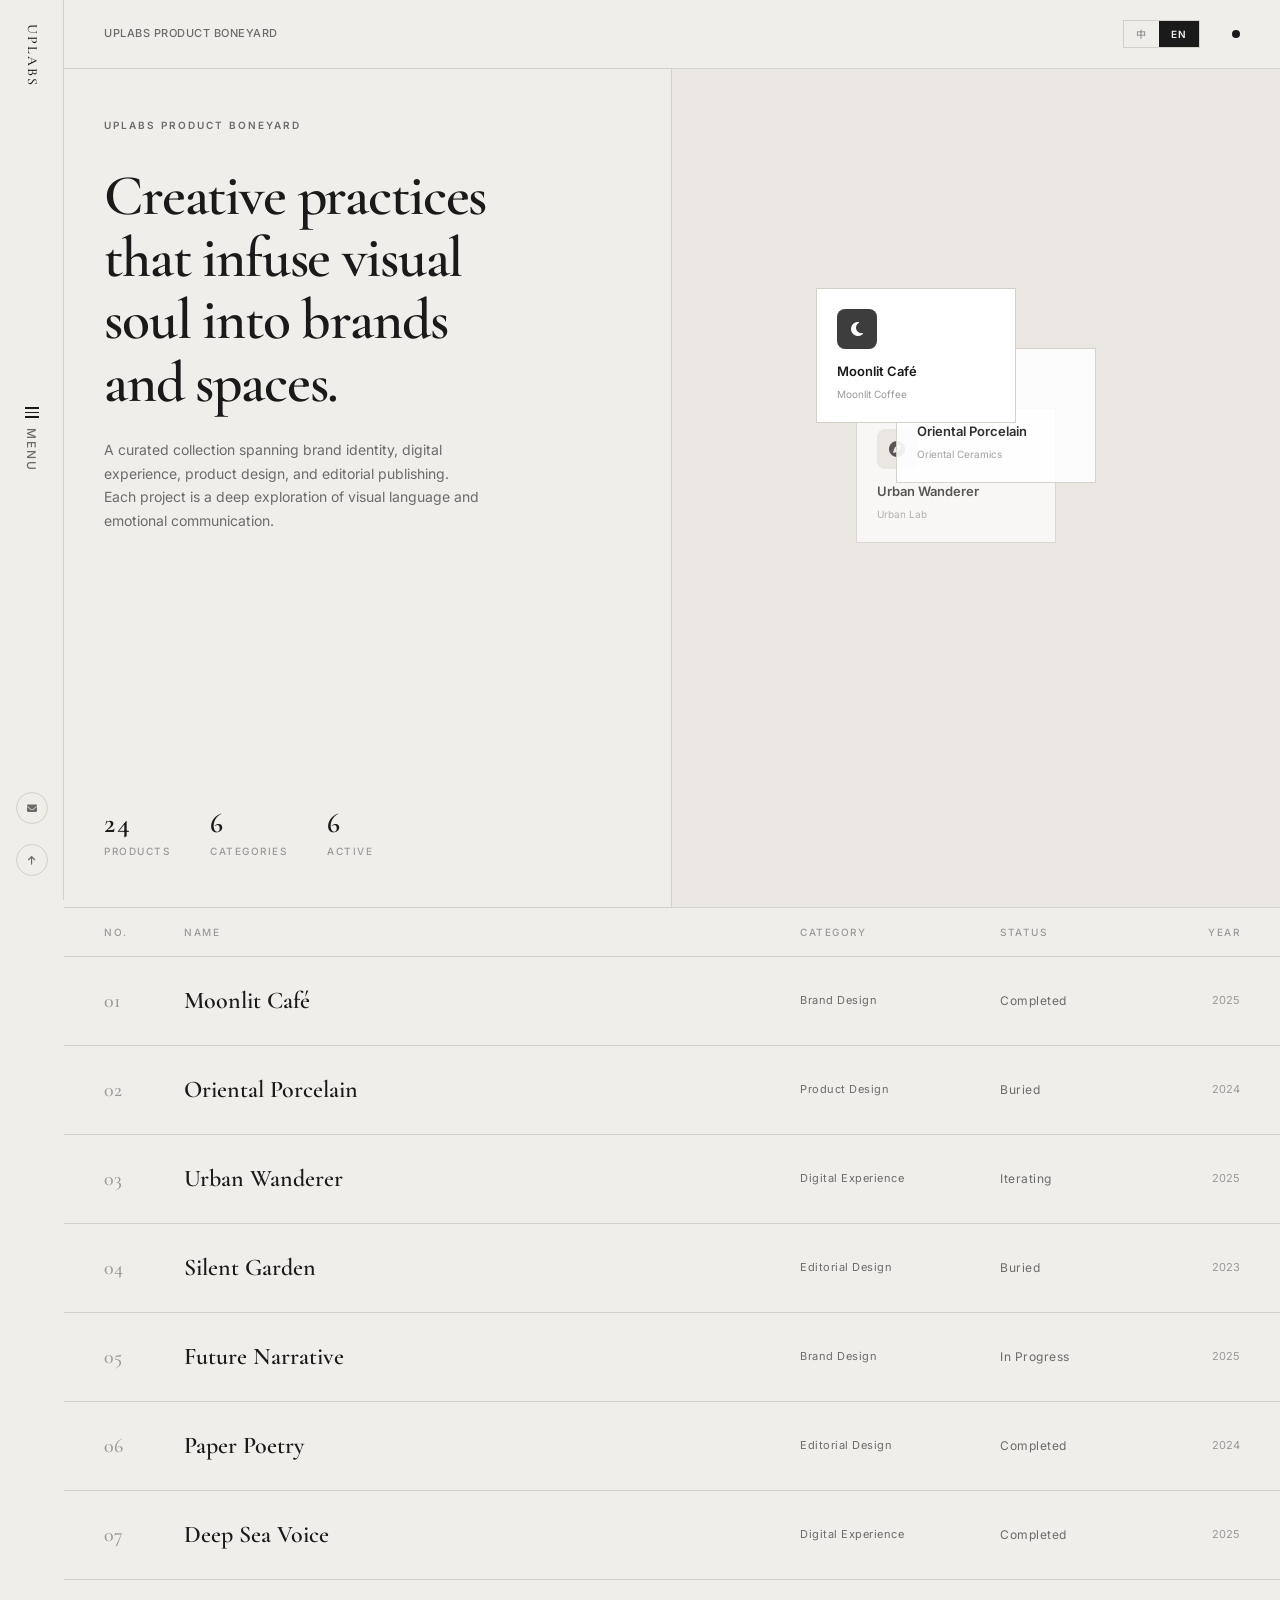
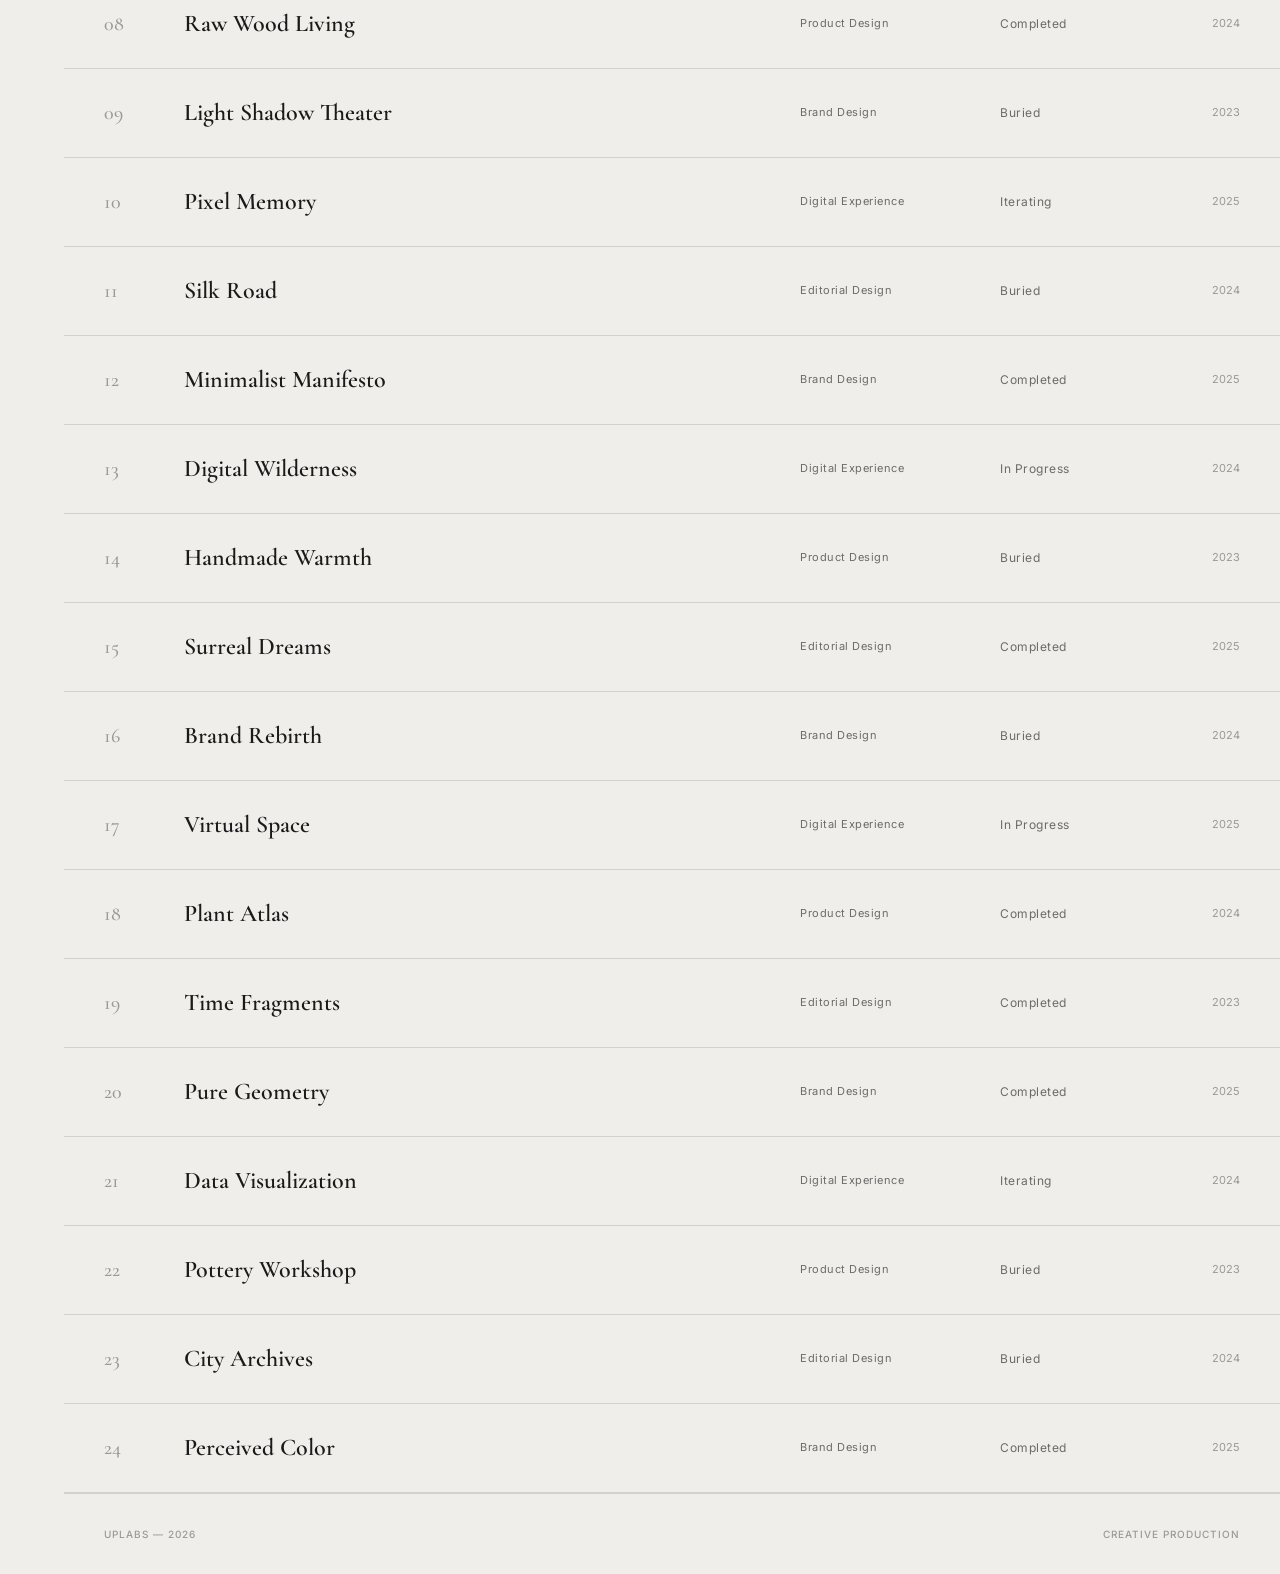
==== commit 2407079f: "Menu 字体调至 12px" ====
--- a/index.html
+++ b/index.html
@@ -141,7 +141,7 @@
         }
         .trigger-label {
             writing-mode: vertical-rl; text-orientation: mixed;
-            font-size: 11px; font-weight: 500;
+            font-size: 12px; font-weight: 500;
             letter-spacing: 2px; text-transform: uppercase;
             color: var(--text-secondary);
         }
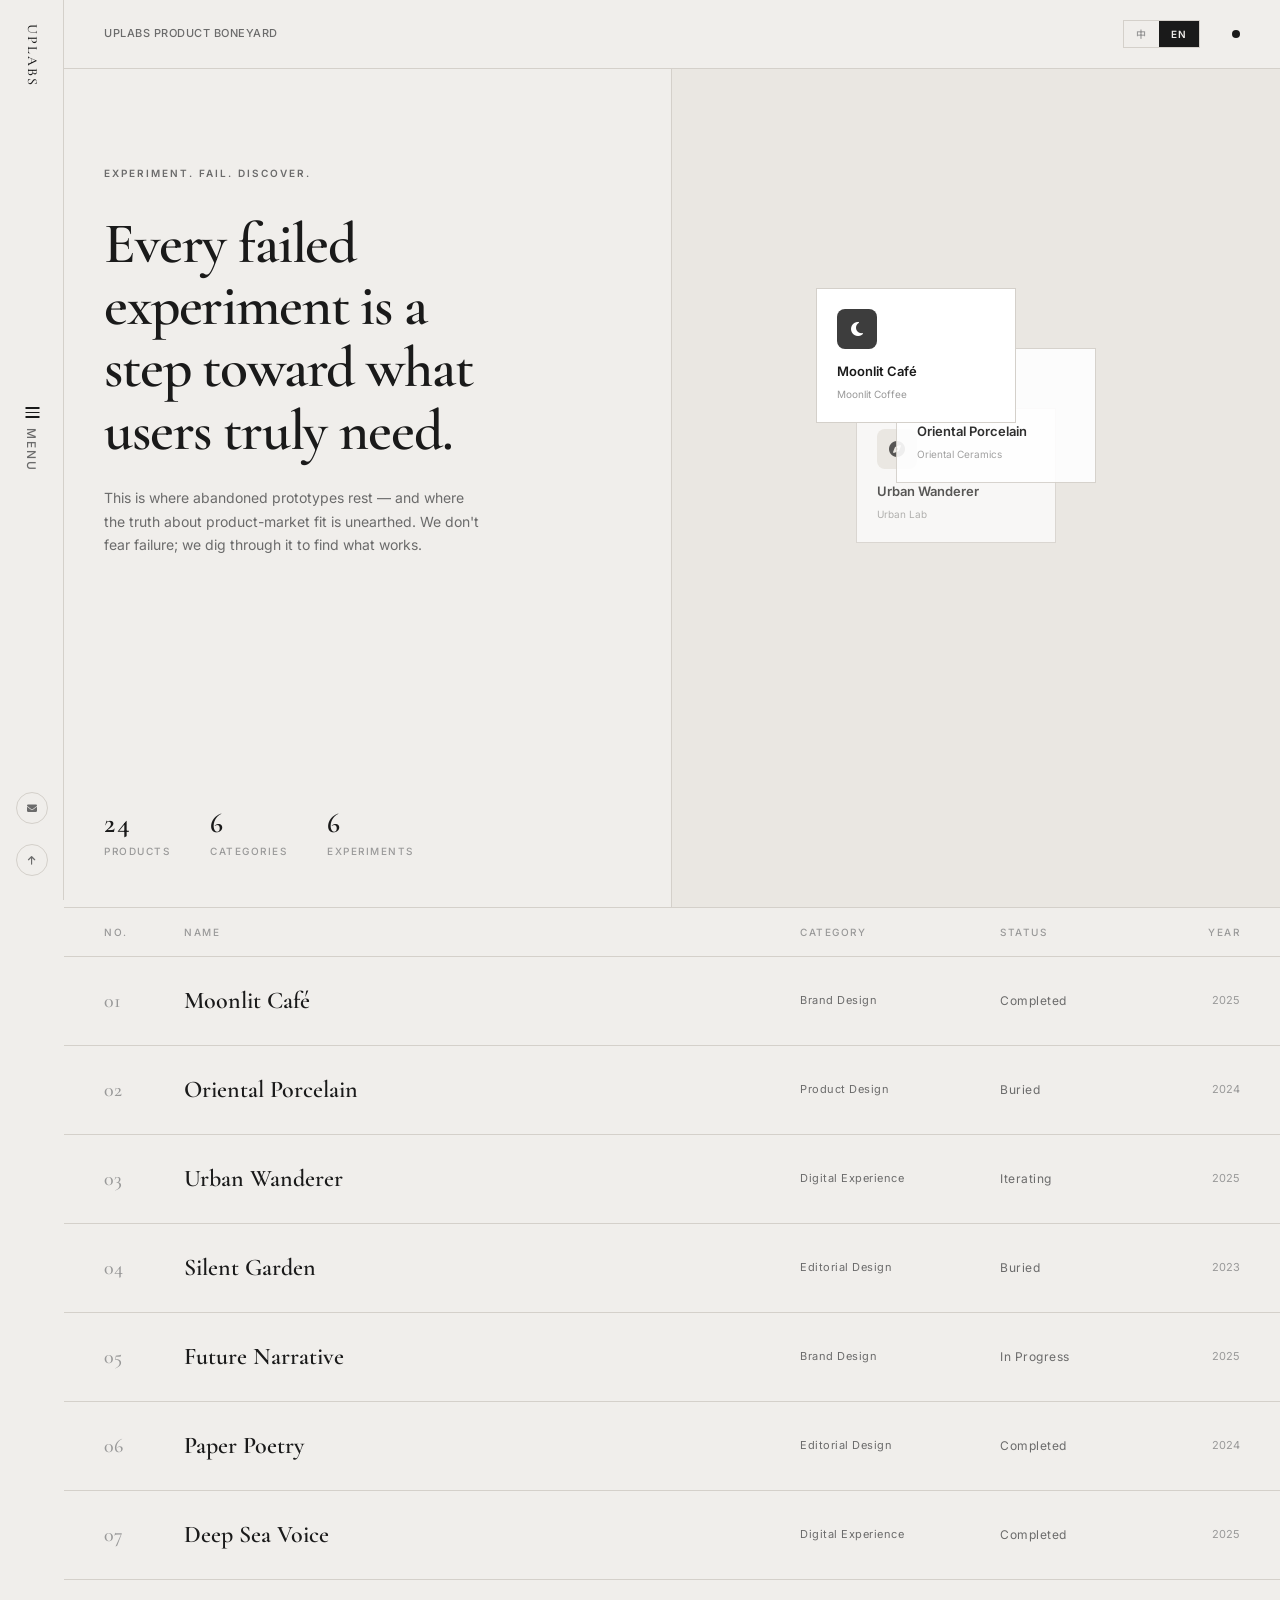
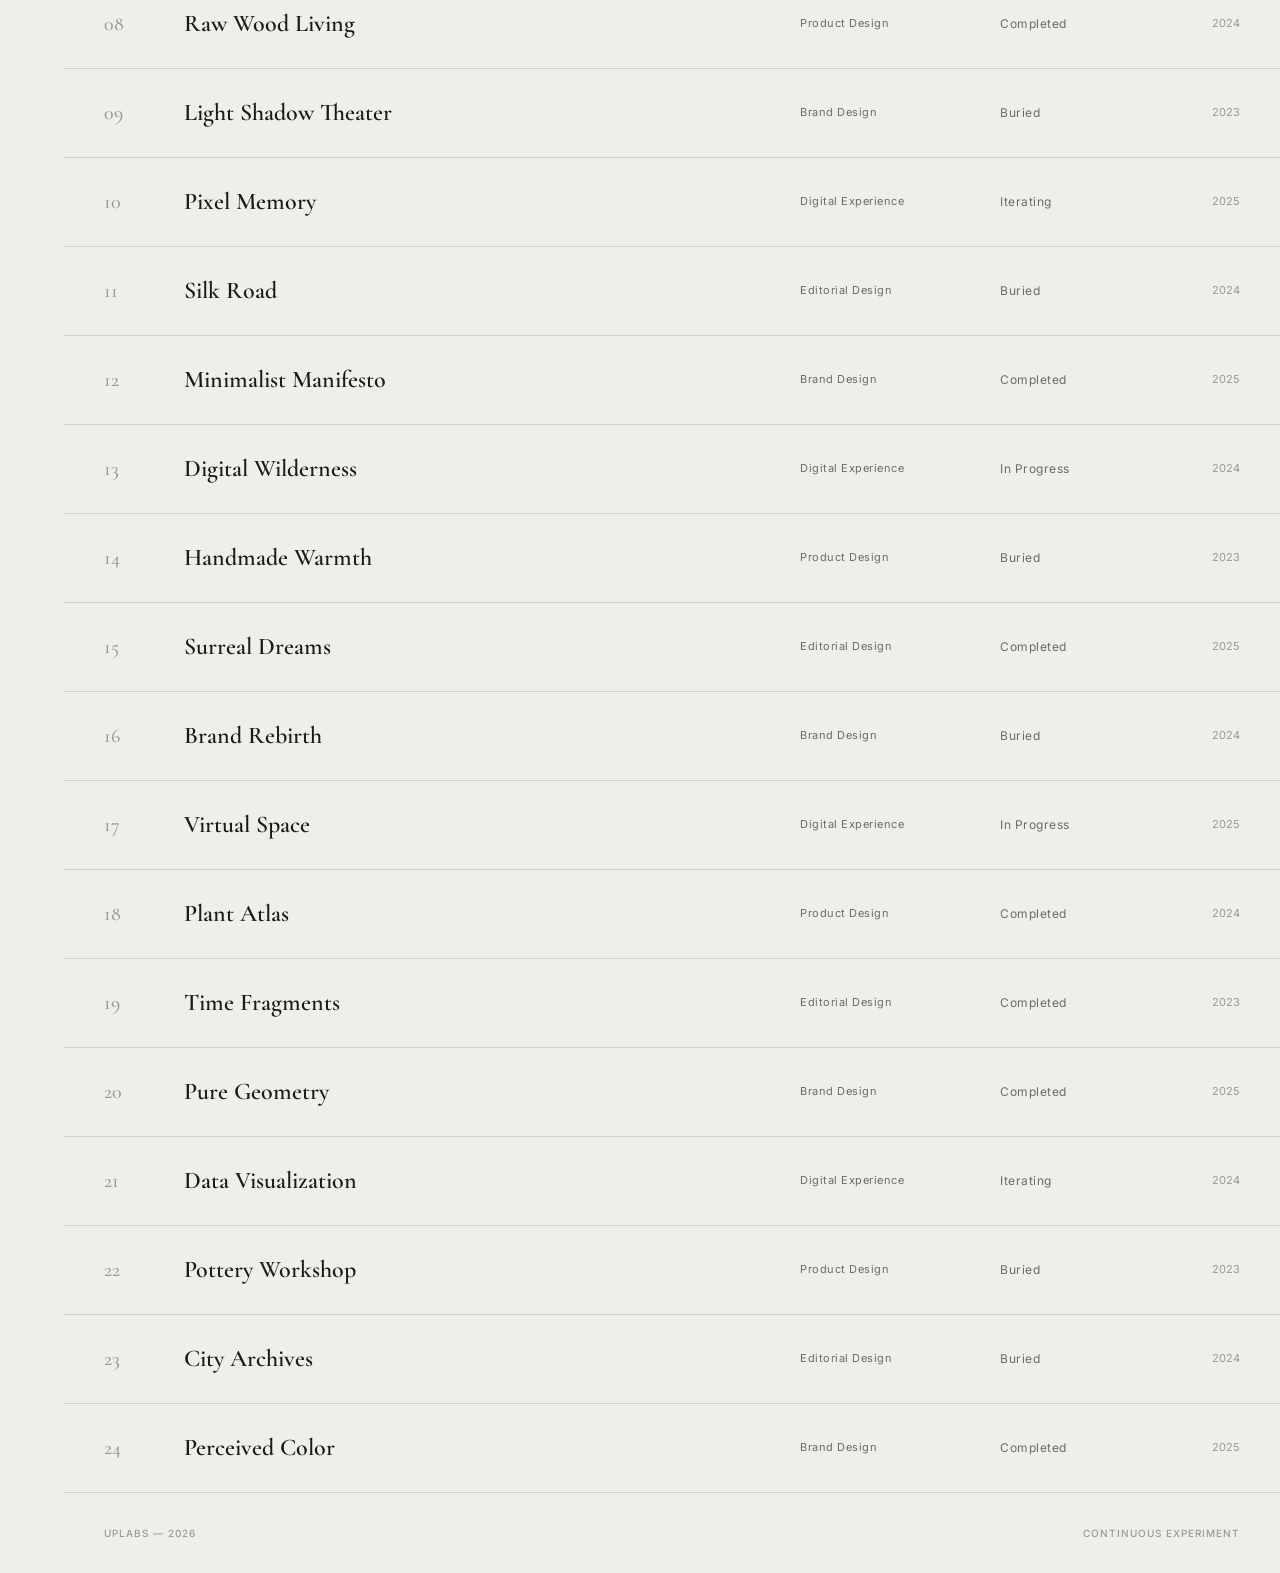
==== commit 91087b22: "refactor: merge i18n zh/en into single file with paired keys - Merge js/i18n/zh.js + js/i18n/en.js +" ====
--- a/index.html
+++ b/index.html
@@ -6,549 +6,18 @@
     <title>Uplabs Product Boneyard</title>
     <link rel="preconnect" href="https://fonts.googleapis.com">
     <link rel="preconnect" href="https://fonts.gstatic.com" crossorigin>
+    <link rel="preconnect" href="https://cdn.jsdelivr.net" crossorigin>
     <link href="https://fonts.googleapis.com/css2?family=Cormorant+Garamond:ital,wght@0,300;0,400;0,500;0,600;0,700;1,300;1,400&family=Inter:wght@300;400;500;600&family=Noto+Sans+SC:wght@300;400;500;600;700&display=swap" rel="stylesheet">
-    <link rel="stylesheet" href="https://cdnjs.cloudflare.com/ajax/libs/font-awesome/6.5.1/css/all.min.css">
-    <style>
-        :root {
-            --bg: #f0eeeb;
-            --bg-warm: #eae7e2;
-            --surface: #ffffff;
-            --text: #1a1a1a;
-            --text-secondary: #6b6b6b;
-            --text-tertiary: #999999;
-            --line: #d4d0ca;
-            --shadow-soft: 0 8px 40px rgba(0,0,0,0.08);
-        }
-        * { margin: 0; padding: 0; box-sizing: border-box; }
-        html { scroll-behavior: smooth; }
-        body {
-            font-family: 'Inter', 'Noto Sans SC', -apple-system, BlinkMacSystemFont, sans-serif;
-            background: var(--bg); color: var(--text);
-            line-height: 1.6; -webkit-font-smoothing: antialiased; overflow-x: hidden;
-        }
-        .container {
-            display: grid;
-            grid-template-columns: 64px 1fr;
-            min-height: 100vh;
-            transition: grid-template-columns 0.55s cubic-bezier(0.22, 1, 0.36, 1);
-        }
-        body.drawer-open .container {
-            grid-template-columns: 364px 1fr;
-        }
-
-        .sidebar-drawer-wrapper {
-            position: sticky;
-            top: 0;
-            height: 100vh;
-            display: flex;
-            z-index: 300;
-        }
-
-        .drawer {
-            width: 0;
-            height: 100%;
-            background: var(--bg);
-            border: none;
-            display: flex;
-            flex-direction: column;
-            overflow: hidden;
-            opacity: 0;
-            transition: width 0.55s cubic-bezier(0.22, 1, 0.36, 1),
-                        opacity 0.35s ease;
-            flex-shrink: 0;
-        }
-        body.drawer-open .drawer {
-            width: 300px;
-            opacity: 1;
-            border-right: 1px solid var(--line);
-        }
-
-        .drawer-inner {
-            width: 300px;
-            padding: 36px 0;
-            flex-shrink: 0;
-        }
-
-        .drawer-overlay {
-            position: fixed; top: 0; left: 0; right: 0; bottom: 0;
-            background: rgba(0,0,0,0.4);
-            opacity: 0; pointer-events: none;
-            transition: opacity 0.5s ease;
-            z-index: 250;
-        }
-        body.drawer-open .drawer-overlay {
-            opacity: 1; pointer-events: auto;
-        }
-
-        .sidebar {
-            width: 64px;
-            min-width: 64px;
-            height: 100%;
-            border-right: 1px solid var(--line);
-            display: flex; flex-direction: column; align-items: center; padding: 24px 0;
-            background: var(--bg);
-            flex-shrink: 0;
-        }
-        .sidebar-logo {
-            writing-mode: vertical-rl; text-orientation: mixed;
-            font-family: 'Cormorant Garamond', serif; font-size: 14px; font-weight: 500;
-            letter-spacing: 2px; text-transform: uppercase; margin-bottom: auto;
-            cursor: pointer; transition: opacity 0.3s;
-        }
-        .sidebar-logo:hover { opacity: 0.5; }
-        .sidebar-nav {
-            display: flex; flex-direction: column; gap: 32px; margin-bottom: auto;
-        }
-        .nav-item {
-            writing-mode: vertical-rl; text-orientation: mixed; font-size: 10px;
-            font-weight: 500; letter-spacing: 1.5px; text-transform: uppercase;
-            color: var(--text-secondary); cursor: pointer; transition: color 0.3s;
-            position: relative; padding: 4px 0;
-        }
-        .nav-item::after {
-            content: ''; position: absolute; left: 50%; top: 100%;
-            width: 1px; height: 16px; background: var(--line);
-            transform: translateX(-50%); opacity: 0; transition: opacity 0.3s;
-        }
-        .nav-item:hover, .nav-item.active { color: var(--text); }
-        .nav-item.active::after { opacity: 1; }
-        .sidebar-bottom {
-            display: flex; flex-direction: column; align-items: center; gap: 20px;
-        }
-        .sidebar-icon {
-            width: 32px; height: 32px; display: flex; align-items: center; justify-content: center;
-            border: 1px solid var(--line); border-radius: 50%; cursor: pointer;
-            transition: all 0.3s; font-size: 11px; color: var(--text-secondary);
-        }
-        .sidebar-icon:hover { border-color: var(--text); color: var(--text); }
-
-        /* Drawer Trigger */
-        .drawer-trigger {
-            display: flex; flex-direction: column;
-            align-items: center; gap: 10px;
-            cursor: pointer; margin-bottom: auto;
-            padding: 20px 0;
-            transition: all 0.4s ease;
-            max-height: 200px; opacity: 1; overflow: hidden;
-        }
-        .drawer-trigger:hover { opacity: 0.5; }
-        .trigger-bars {
-            display: flex; flex-direction: column; gap: 3px;
-        }
-        .trigger-bars span {
-            display: block; width: 14px; height: 1.5px;
-            background: var(--text);
-        }
-        .trigger-label {
-            writing-mode: vertical-rl; text-orientation: mixed;
-            font-size: 12px; font-weight: 500;
-            letter-spacing: 2px; text-transform: uppercase;
-            color: var(--text-secondary);
-        }
-        body.drawer-open .drawer-trigger {
-            max-height: 0; opacity: 0; margin: 0; padding: 0;
-            pointer-events: none;
-        }
-
-        /* Drawer Nav */
-        .drawer-nav {
-            width: 100%;
-        }
-        .drawer-nav a {
-            font-family: 'Cormorant Garamond', 'Noto Sans SC', serif;
-            font-size: 20px; font-weight: 500;
-            color: var(--text); text-decoration: none;
-            transition: opacity 0.3s; cursor: pointer; line-height: 1.3;
-            display: block;
-            padding: 12px 36px;
-            border-bottom: 1px solid var(--line);
-        }
-        .drawer-nav a:first-child {
-            border-top: 1px solid var(--line);
-        }
-        .drawer-nav a:hover { opacity: 0.5; }
-
-        /* Drawer Logo */
-        .drawer-logo {
-            font-family: 'Cormorant Garamond', serif;
-            font-size: 24px; font-weight: 600;
-            letter-spacing: 3px; text-transform: uppercase;
-            margin-bottom: 40px; color: var(--text);
-            padding: 0 36px;
-            opacity: 0;
-            transform: translateX(-10px);
-            transition: all 0.4s ease 0.15s;
-        }
-        body.drawer-open .drawer-logo {
-            opacity: 1;
-            transform: translateX(0);
-        }
-
-        /* Drawer open: hide mail icon, rotate scroll-top arrow */
-        body.drawer-open .sidebar-icon.mail-icon { display: none; }
-        .sidebar-icon.scroll-top i { transition: transform 0.4s ease; }
-        body.drawer-open .sidebar-icon.scroll-top i { transform: rotate(-90deg); }
-
-        /* Hide top-bar nav links on desktop */
-        @media (min-width: 768px) {
-            .top-bar-right > a { display: none; }
-        }
-
-        .main { display: flex; flex-direction: column; }
-        .top-bar {
-            display: flex; justify-content: space-between; align-items: center;
-            padding: 20px 40px; border-bottom: 1px solid var(--line);
-            font-size: 11px; font-weight: 500; letter-spacing: 0.5px; text-transform: uppercase;
-        }
-        .top-bar-left { color: var(--text-secondary); }
-        .top-bar-right { display: flex; align-items: center; gap: 32px; }
-        .nav-toggle {
-            display: none; flex-direction: column; gap: 4px;
-            cursor: pointer; padding: 4px; background: none; border: none;
-        }
-        .nav-toggle span {
-            display: block; width: 18px; height: 1.5px;
-            background: var(--text); transition: all 0.3s;
-        }
-        .top-bar-right a {
-            color: var(--text-secondary); text-decoration: none;
-            transition: color 0.3s; cursor: pointer;
-        }
-        .top-bar-right a:hover { color: var(--text); }
-        .dot { width: 8px; height: 8px; background: var(--text); border-radius: 50%; }
-
-        .lang-toggle {
-            display: flex; align-items: center; border: 1px solid var(--line);
-            background: transparent; cursor: pointer; transition: border-color 0.3s; overflow: hidden;
-        }
-        .lang-toggle:hover { border-color: var(--text); }
-        .lang-option {
-            padding: 5px 12px; font-size: 10px; font-weight: 600;
-            letter-spacing: 1px; color: var(--text-tertiary);
-            transition: all 0.3s; border: none; background: none;
-            cursor: pointer; font-family: inherit;
-            -webkit-appearance: none; appearance: none; margin: 0;
-        }
-        .lang-option.active { background: var(--text); color: var(--bg); }
-        .lang-option:hover:not(.active) { color: var(--text); }
-
-        .page-section {
-            padding: 100px 40px;
-            border-bottom: 1px solid var(--line);
-        }
-        .page-section-inner { max-width: 720px; }
-        .page-section h2 {
-            font-family: 'Cormorant Garamond', 'Noto Sans SC', serif;
-            font-size: clamp(28px, 3.5vw, 42px); font-weight: 600;
-            line-height: 1.1; margin-bottom: 24px; letter-spacing: -0.02em;
-        }
-        .page-section p {
-            font-size: 14px; color: var(--text-secondary);
-            line-height: 1.7; max-width: 520px;
-        }
-        #consulting, #brandDesign, #services, #aboutMe { display: none; }
-
-        .hero {
-            display: grid; grid-template-columns: 1fr 1fr;
-            border-bottom: 1px solid var(--line); min-height: calc(100vh - 61px);
-        }
-        .hero-left {
-            display: flex; flex-direction: column; justify-content: space-between;
-            padding: 48px 40px; border-right: 1px solid var(--line);
-        }
-        .hero-content { max-width: 420px; }
-        .hero-label {
-            font-size: 10px; font-weight: 600; letter-spacing: 2px;
-            text-transform: uppercase; color: var(--text-secondary); margin-bottom: 32px;
-        }
-        .hero-title {
-            font-family: 'Cormorant Garamond', 'Noto Sans SC', serif;
-            font-size: clamp(32px, 4.5vw, 58px); font-weight: 600;
-            line-height: 1.08; margin-bottom: 24px; letter-spacing: -0.02em;
-        }
-        .hero-desc {
-            font-size: 14px; color: var(--text-secondary);
-            line-height: 1.7; max-width: 380px;
-        }
-        .hero-meta {
-            display: flex; gap: 40px; font-size: 10px; font-weight: 500;
-            letter-spacing: 1.5px; text-transform: uppercase; color: var(--text-tertiary);
-        }
-        .hero-meta-item { display: flex; flex-direction: column; gap: 6px; }
-        .hero-meta-num {
-            font-family: 'Cormorant Garamond', serif; font-size: 28px;
-            font-weight: 600; color: var(--text); line-height: 1;
-        }
-        .hero-right {
-            position: relative; overflow: hidden;
-            display: flex; align-items: center; justify-content: center; background: var(--bg-warm);
-        }
-        .hero-visual {
-            width: 100%; height: 100%; display: flex;
-            align-items: center; justify-content: center; padding: 40px;
-        }
-        .plugin-showcase { position: relative; width: 320px; height: 400px; }
-        .plugin-card-float {
-            position: absolute; background: var(--surface); border: 1px solid var(--line);
-            padding: 20px; width: 200px;
-            transition: transform 0.6s cubic-bezier(0.22, 1, 0.36, 1);
-        }
-        .plugin-card-float:nth-child(1) { top: 0; left: 0; z-index: 3; }
-        .plugin-card-float:nth-child(2) { top: 60px; left: 80px; z-index: 2; opacity: 0.9; }
-        .plugin-card-float:nth-child(3) { top: 120px; left: 40px; z-index: 1; opacity: 0.7; }
-        .plugin-card-float .pc-icon {
-            width: 40px; height: 40px; border-radius: 8px;
-            display: flex; align-items: center; justify-content: center;
-            margin-bottom: 12px; font-size: 16px;
-        }
-        .plugin-card-float .pc-name { font-size: 13px; font-weight: 600; margin-bottom: 4px; }
-        .plugin-card-float .pc-dev { font-size: 10px; color: var(--text-tertiary); }
-
-        .plugin-list { padding: 0; }
-        .list-header {
-            display: grid; grid-template-columns: 80px 1fr 200px 140px 100px;
-            padding: 16px 40px; border-bottom: 1px solid var(--line); font-size: 10px;
-            font-weight: 500; letter-spacing: 1.5px; text-transform: uppercase;
-            color: var(--text-tertiary);
-        }
-        .list-item {
-            display: grid; grid-template-columns: 80px 1fr 200px 140px 100px;
-            padding: 28px 40px; border-bottom: 1px solid var(--line);
-            cursor: pointer; transition: background 0.4s; align-items: center;
-        }
-        .list-item:hover { background: var(--surface); }
-        .list-item.active {
-            background: var(--surface);
-            border-bottom: none;
-        }
-        .list-item .li-num {
-            font-family: 'Cormorant Garamond', serif; font-size: 20px;
-            font-weight: 500; color: var(--text-tertiary);
-        }
-        .list-item .li-name {
-            font-family: 'Cormorant Garamond', 'Noto Sans SC', serif;
-            font-size: 24px; font-weight: 600; line-height: 1.2;
-            transition: transform 0.3s;
-        }
-        .list-item:hover .li-name, .list-item.active .li-name { transform: translateX(8px); }
-        .list-item .li-cat { font-size: 11px; color: var(--text-secondary); letter-spacing: 0.5px; }
-        .list-item .li-status {
-            font-size: 12px; color: var(--text-secondary); letter-spacing: 0.5px;
-        }
-        .list-item .li-users { font-size: 11px; color: var(--text-tertiary); text-align: right; }
-
-        /* ===== Expand Panel ===== */
-        .expand-panel {
-            display: grid;
-            grid-template-rows: 0fr;
-            transition: grid-template-rows 0.55s cubic-bezier(0.22, 1, 0.36, 1);
-            background: var(--surface);
-        }
-        .expand-panel.open {
-            grid-template-rows: 1fr;
-        }
-        .expand-panel > .expand-wrapper {
-            overflow: hidden;
-        }
-        .expand-content {
-            padding: 0 40px 36px;
-        }
-
-        .expand-layout {
-            display: grid;
-            grid-template-columns: 200px 1fr;
-            gap: 64px;
-            align-items: stretch;
-        }
-        .expand-left {
-            display: flex;
-            flex-direction: column;
-            justify-content: space-between;
-            align-items: flex-start;
-            padding: 2px 0;
-        }
-        .expand-left-top {
-            display: flex;
-            flex-direction: column;
-            align-items: flex-start;
-            gap: 16px;
-        }
-        .expand-icon {
-            width: 48px; height: 48px; border-radius: 10px;
-            display: flex; align-items: center; justify-content: center;
-            font-size: 20px; flex-shrink: 0;
-        }
-        .expand-title {
-            font-family: 'Cormorant Garamond', 'Noto Sans SC', serif;
-            font-size: 24px; font-weight: 600; line-height: 1.15;
-        }
-        .expand-status-row {
-            display: flex; align-items: center; gap: 8px;
-            font-size: 13px; color: var(--text-secondary);
-        }
-
-        .expand-right {
-            display: flex;
-            flex-direction: column;
-            justify-content: space-between;
-            padding: 2px 0;
-        }
-        .expand-desc {
-            font-size: 14px; color: var(--text-secondary);
-            line-height: 1.7;
-        }
-        .expand-actions {
-            display: flex;
-            padding-top: 16px;
-            margin-top: 16px;
-            border-top: 1px solid var(--line);
-        }
-        .btn {
-            display: inline-flex; align-items: center; gap: 10px;
-            padding: 14px 28px; font-size: 11px; font-weight: 600;
-            letter-spacing: 1.5px; text-transform: uppercase;
-            font-family: inherit; cursor: pointer;
-            transition: all 0.3s; border: none; text-decoration: none;
-        }
-        .btn-primary { background: var(--text); color: var(--bg); }
-        .btn-primary:hover { background: var(--text-secondary); }
-        .btn-ghost { background: transparent; color: var(--text); border: 1px solid var(--line); }
-        .btn-ghost:hover { border-color: var(--text); }
-
-        .empty-state { text-align: center; padding: 120px 40px; color: var(--text-tertiary); }
-        .empty-state h3 {
-            font-family: 'Cormorant Garamond', 'Noto Sans SC', serif;
-            font-size: 28px; font-weight: 600; color: var(--text-secondary); margin-bottom: 8px;
-        }
-        .empty-state p { font-size: 13px; }
-
-        .site-footer {
-            border-top: 1px solid var(--line); padding: 32px 40px;
-            display: flex; justify-content: space-between; align-items: center;
-            font-size: 10px; font-weight: 500; letter-spacing: 1px;
-            text-transform: uppercase; color: var(--text-tertiary);
-        }
-
-        /* ===== iMac / Large Desktop (1440px+) ===== */
-        @media (min-width: 1440px) {
-            .page-section { padding: 120px 60px; }
-            .page-section-inner { max-width: 900px; }
-            .hero-left { padding: 64px 60px; }
-            .hero-right { padding: 48px; }
-            .plugin-showcase { width: 380px; height: 480px; }
-            .plugin-card-float { width: 240px; padding: 24px; }
-            .plugin-card-float .pc-icon { width: 48px; height: 48px; font-size: 20px; }
-            .plugin-card-float:nth-child(2) { top: 70px; left: 100px; }
-            .plugin-card-float:nth-child(3) { top: 140px; left: 50px; }
-            .list-header { padding: 18px 60px; }
-            .list-item { padding: 32px 60px; }
-            .expand-content { padding: 0 60px 40px; }
-            .expand-layout { grid-template-columns: 220px 1fr; gap: 80px; }
-            .top-bar { padding: 24px 60px; }
-            .site-footer { padding: 40px 60px; }
-        }
-
-        /* ===== iPad (768px - 1023px) ===== */
-        @media (max-width: 1023px) and (min-width: 768px) {
-            .container { grid-template-columns: 52px 1fr; }
-            .sidebar { padding: 20px 0; }
-            .sidebar-logo { font-size: 12px; letter-spacing: 1px; }
-            .sidebar-nav { gap: 24px; }
-            .nav-item { font-size: 9px; letter-spacing: 1px; }
-            .sidebar-icon { width: 28px; height: 28px; font-size: 10px; }
-            .hero-left { padding: 36px 32px; }
-            .hero-title { font-size: clamp(28px, 3.5vw, 42px); }
-            .hero-desc { max-width: 320px; }
-            .hero-meta { gap: 32px; }
-            .hero-right { min-height: 380px; padding: 32px; }
-            .plugin-showcase { width: 260px; height: 340px; }
-            .plugin-card-float { width: 170px; padding: 16px; }
-            .plugin-card-float:nth-child(2) { top: 50px; left: 70px; }
-            .plugin-card-float:nth-child(3) { top: 100px; left: 35px; }
-            .list-header { grid-template-columns: 60px 1fr 140px 100px 80px; padding: 14px 32px; }
-            .list-item { grid-template-columns: 60px 1fr 140px 100px 80px; padding: 22px 32px; }
-            .list-item .li-name { font-size: 20px; }
-            .expand-content { padding: 0 32px 32px; }
-            .expand-layout { grid-template-columns: 170px 1fr; gap: 40px; }
-            .top-bar { padding: 16px 32px; }
-            .top-bar-right { gap: 20px; }
-            .top-bar-right a { font-size: 10px; }
-            .page-section { padding: 72px 32px; }
-            .site-footer { padding: 28px 32px; }
-        }
-
-        /* ===== Mobile (max-width: 767px) ===== */
-        @media (max-width: 767px) {
-            .container { grid-template-columns: 1fr; }
-            .sidebar-drawer-wrapper { display: none; }
-            .hero { grid-template-columns: 1fr; min-height: auto; }
-            .hero-left { padding: 28px 20px; border-right: none; border-bottom: 1px solid var(--line); }
-            .hero-content { max-width: 100%; }
-            .hero-label { margin-bottom: 16px; }
-            .hero-title { font-size: clamp(22px, 6.5vw, 30px); margin-bottom: 14px; }
-            .hero-desc { font-size: 13px; max-width: 100%; line-height: 1.65; }
-            .hero-meta { gap: 24px; margin-top: 28px; }
-            .hero-meta-num { font-size: 22px; }
-            .hero-right { min-height: 220px; padding: 16px; display: flex; align-items: center; justify-content: center; }
-            .plugin-showcase { width: 180px; height: 220px; position: relative; }
-            .plugin-card-float { width: 120px; padding: 10px; }
-            .plugin-card-float .pc-icon { width: 28px; height: 28px; font-size: 12px; margin-bottom: 6px; }
-            .plugin-card-float .pc-name { font-size: 11px; }
-            .plugin-card-float .pc-dev { font-size: 9px; }
-            .plugin-card-float:nth-child(1) { top: 0; left: 0; }
-            .plugin-card-float:nth-child(2) { top: 30px; left: 40px; }
-            .plugin-card-float:nth-child(3) { top: 60px; left: 20px; }
-            .list-header { display: none; }
-            .list-item { grid-template-columns: 36px 1fr auto; gap: 10px; padding: 16px 20px; }
-            .list-item .li-num { font-size: 16px; }
-            .list-item .li-name { font-size: 17px; }
-            .list-item .li-cat, .list-item .li-users { display: none; }
-            .expand-content { padding: 0 20px 24px; }
-            .expand-layout { grid-template-columns: 1fr; gap: 16px; }
-            .expand-left { flex-direction: row; align-items: center; gap: 12px; padding: 0; }
-            .expand-left-top { flex-direction: row; align-items: center; gap: 12px; }
-            .expand-icon { width: 40px; height: 40px; font-size: 16px; }
-            .expand-title { font-size: 18px; }
-            .expand-right { padding: 0; }
-            .expand-ministats { gap: 20px; margin-bottom: 12px; }
-            .expand-desc { font-size: 13px; line-height: 1.65; }
-            .expand-actions { border-top: none; padding-top: 0; margin-top: 12px; flex-wrap: wrap; gap: 8px; }
-            .btn { padding: 12px 20px; font-size: 10px; }
-            .top-bar { padding: 12px 16px; position: relative; }
-            .top-bar-left { display: none !important; }
-            .nav-toggle { display: flex; }
-            .top-bar-right {
-                display: none;
-                position: absolute; top: 100%; left: 0; right: 0;
-                background: var(--surface);
-                border-bottom: 1px solid var(--line);
-                flex-direction: column;
-                padding: 8px 20px;
-                gap: 0;
-                z-index: 100;
-                width: auto;
-                overflow-x: visible;
-                white-space: normal;
-            }
-            .top-bar-right.open { display: flex; }
-            .top-bar-right a {
-                font-size: 13px; letter-spacing: 0.5px;
-                padding: 14px 0;
-                border-bottom: 1px solid var(--line);
-                flex-shrink: 1; color: var(--text);
-            }
-            .top-bar-right a:last-of-type { border-bottom: none; }
-            .top-bar-right .dot { display: none; }
-            .top-bar-right .lang-toggle { display: none; }
-            .lang-toggle { display: none; }
-            .page-section { padding: 48px 20px; }
-            .page-section h2 { font-size: clamp(24px, 6vw, 30px); margin-bottom: 16px; }
-            .page-section p { font-size: 13px; max-width: 100%; }
-            .empty-state { padding: 60px 20px; }
-            .empty-state h3 { font-size: 22px; }
-            .site-footer { padding: 20px; flex-direction: column; gap: 6px; text-align: center; }
-        }
-    </style>
+    <link rel="stylesheet" href="https://cdn.jsdelivr.net/npm/@fortawesome/fontawesome-free@6.5.1/css/all.min.css">
+<link rel="stylesheet" href="css/base.css">
+    <link rel="stylesheet" href="css/layout.css">
+    <link rel="stylesheet" href="css/drawer.css">
+    <link rel="stylesheet" href="css/sidebar.css">
+    <link rel="stylesheet" href="css/trigger.css">
+    <link rel="stylesheet" href="css/hero.css">
+    <link rel="stylesheet" href="css/plugin-list.css">
+    <link rel="stylesheet" href="css/components.css">
+    <link rel="stylesheet" href="css/responsive.css">
 </head>
 <body>
     <div class="container">
@@ -557,18 +26,18 @@
                 <div class="drawer-inner">
                     <div class="drawer-logo">UpLabs</div>
                     <nav class="drawer-nav">
-                        <a onclick="toggleDrawer();" id="drawerWork">Work</a>
-                        <a onclick="scrollToSection('consulting');toggleDrawer();" id="drawerConsulting">Consulting</a>
-                        <a onclick="scrollToSection('brandDesign');toggleDrawer();" id="drawerBrandDesign">Brand Design</a>
-                        <a onclick="scrollToSection('services');toggleDrawer();" id="drawerServices">Services</a>
-                        <a onclick="scrollToSection('aboutMe');toggleDrawer();" id="drawerAboutMe">About Me</a>
-                        <a onclick="scrollToSection('contact');toggleDrawer();" id="drawerContact">Contact</a>
+                        <a id="drawerWork"><span class="drawer-link-num">01</span><span class="drawer-link-text">Work</span></a>
+                        <a id="drawerConsulting"><span class="drawer-link-num">02</span><span class="drawer-link-text">Consulting</span></a>
+                        <a id="drawerBrandDesign"><span class="drawer-link-num">03</span><span class="drawer-link-text">Brand Design</span></a>
+                        <a id="drawerServices"><span class="drawer-link-num">04</span><span class="drawer-link-text">Services</span></a>
+                        <a id="drawerAboutMe"><span class="drawer-link-num">05</span><span class="drawer-link-text">About Me</span></a>
+                        <a id="drawerContact"><span class="drawer-link-num">06</span><span class="drawer-link-text">Contact</span></a>
                     </nav>
                 </div>
             </div>
             <aside class="sidebar">
-                <div class="sidebar-logo" onclick="resetFilter()">UpLabs</div>
-                <div class="drawer-trigger" onclick="toggleDrawer()">
+                <div class="sidebar-logo">UpLabs</div>
+                <div class="drawer-trigger">
                     <div class="trigger-bars">
                         <span></span>
                         <span></span>
@@ -577,8 +46,8 @@
                     <div class="trigger-label" id="triggerLabel">Menu</div>
                 </div>
                 <div class="sidebar-bottom">
-                    <div class="sidebar-icon mail-icon" onclick="scrollToSection('contact')"><i class="fas fa-envelope" style="font-size:10px;"></i></div>
-                    <div class="sidebar-icon scroll-top" onclick="scrollToTop()"><i class="fas fa-arrow-up" style="font-size:10px;"></i></div>
+                    <div class="sidebar-icon mail-icon"><i class="fas fa-envelope" style="font-size:10px;"></i></div>
+                    <div class="sidebar-icon scroll-top"><i class="fas fa-arrow-up" style="font-size:10px;"></i></div>
                 </div>
             </aside>
         </div>
@@ -586,21 +55,21 @@
         <div class="main">
             <div class="top-bar">
                 <div class="top-bar-left" id="topBarLeft">Uplabs Product Boneyard</div>
-                <button class="nav-toggle" id="navToggle" onclick="toggleMobileNav()" aria-label="Menu">
+                <button class="nav-toggle" id="navToggle" aria-label="Menu">
                     <span></span>
                     <span></span>
                     <span></span>
                 </button>
                 <div class="top-bar-right" id="topBarRight">
-                    <a onclick="scrollToList()" id="navWork">Work</a>
-                    <a onclick="scrollToSection('consulting')" id="navConsulting">Consulting</a>
-                    <a onclick="scrollToSection('brandDesign')" id="navBrandDesign">Brand Design</a>
-                    <a onclick="scrollToSection('services')" id="navServices">Services</a>
-                    <a onclick="scrollToSection('aboutMe')" id="navAboutMe">About Me</a>
-                    <a onclick="scrollToSection('contact')" id="navContact">Contact</a>
+                    <a id="navWork">Work</a>
+                    <a id="navConsulting">Consulting</a>
+                    <a id="navBrandDesign">Brand Design</a>
+                    <a id="navServices">Services</a>
+                    <a id="navAboutMe">About Me</a>
+                    <a id="navContact">Contact</a>
                     <div class="lang-toggle">
-                        <span class="lang-option active" data-lang="zh" onclick="setLang('zh')">中</span>
-                        <span class="lang-option" data-lang="en" onclick="setLang('en')">En</span>
+                        <span class="lang-option active" data-lang="zh">中</span>
+                        <span class="lang-option" data-lang="en">En</span>
                     </div>
                     <div class="dot"></div>
                 </div>
@@ -702,336 +171,11 @@
         </div>
     </div>
 
-    <div class="drawer-overlay" onclick="toggleDrawer()"></div>
-
-<script>
-/* ========================  I18N  ======================== */
-const i18n = {
-    zh: {
-        topBarLeft: '向上求索-产品坟场',
-        navWork: '产品', navConsulting: '咨询', navBrandDesign: '品牌设计', navServices: '服务', navAboutMe: '关于我', navContact: '联系',
-        heroLabel: '向上求索-产品坟场',
-        heroTitle: '为品牌与空间注入视觉灵魂的创意实践。',
-        heroDesc: '跨越品牌识别、数字体验、产品设计与编辑出版的精选产品合集。每一个产品都是对视觉语言与情感传达的深度探索。',
-        metaExtensions: '个产品', metaCategories: '个分类', metaAvg: '进行中',
-        thNo: '序号', thName: '名称', thCat: '分类', thRating: '状态', thUsers: '年份',
-        emptyTitle: '未找到产品', emptyDesc: '尝试其他分类',
-        footerLeft: 'UpLabs — 2026', footerRight: '创意制作',
-        triggerLabel: '菜单',
-        floatNames: ['月影咖啡馆','东方瓷韵','城市漫游者'],
-        floatDev1: '月影咖啡', floatDev2: '东方瓷艺', floatDev3: '城市实验室',
-        cats: { all: '全部', brand: '品牌', digital: '数字', product: '产品', editorial: '编辑' },
-        catLabels: {
-            brand: '品牌设计', digital: '数字体验', product: '产品设计', editorial: '编辑设计'
-        },
-        secConsultingTitle: '咨询', secConsultingDesc: '为寻求清晰与方向的品牌提供战略性设计咨询。我们帮助你找到能与受众产生共鸣的视觉语言。',
-        secBrandDesignTitle: '品牌设计', secBrandDesignDesc: '经得起时间考验的完整品牌识别系统。从标志到规范手册，我们打造连贯的视觉叙事。',
-        secServicesTitle: '服务', secServicesDesc: '全谱系创意服务 — 数字体验、编辑设计、产品界面与空间品牌。',
-        secAboutMeTitle: '关于我', secAboutMeDesc: '专注于视觉设计与情感传达交叉领域的独立创意实践者。base 上海，面向全球。',
-        modal: {
-            descLabel: '描述', catLabel: '分类',
-            usersLabel: '年份', ratingLabel: '状态', reviewsLabel: '周期',
-            visitStore: '查看产品', visitGrave: '进入墓地', close: '收起',
-            free: '精选', chromeExt: '创意产品'
-        }
-    },
-    en: {
-        topBarLeft: 'Uplabs Product Boneyard',
-        navWork: 'Product', navConsulting: 'Consulting', navBrandDesign: 'Brand Design', navServices: 'Services', navAboutMe: 'About Me', navContact: 'Contact',
-        heroLabel: 'Uplabs Product Boneyard',
-        heroTitle: 'Creative practices that infuse visual soul into brands and spaces.',
-        heroDesc: 'A curated collection spanning brand identity, digital experience, product design, and editorial publishing. Each project is a deep exploration of visual language and emotional communication.',
-        metaExtensions: 'Products', metaCategories: 'Categories', metaAvg: 'Active',
-        thNo: 'No.', thName: 'Name', thCat: 'Category', thRating: 'Status', thUsers: 'Year',
-        emptyTitle: 'No products found', emptyDesc: 'Try a different category',
-        footerLeft: 'UpLabs — 2026', footerRight: 'Creative Production',
-        triggerLabel: 'Menu',
-        floatNames: ['Moonlit Café','Oriental Porcelain','Urban Wanderer'],
-        floatDev1: 'Moonlit Coffee', floatDev2: 'Oriental Ceramics', floatDev3: 'Urban Lab',
-        cats: { all: 'All', brand: 'Brand', digital: 'Digital', product: 'Product', editorial: 'Editorial' },
-        catLabels: {
-            brand: 'Brand Design', digital: 'Digital Experience', product: 'Product Design', editorial: 'Editorial Design'
-        },
-        secConsultingTitle: 'Consulting', secConsultingDesc: 'Strategic design consulting for brands seeking clarity and direction. We help you find the visual language that speaks to your audience.',
-        secBrandDesignTitle: 'Brand Design', secBrandDesignDesc: 'Complete brand identity systems that endure. From logo to guidelines, we craft cohesive visual narratives.',
-        secServicesTitle: 'Services', secServicesDesc: 'A full spectrum of creative services — digital experiences, editorial design, product interfaces, and spatial branding.',
-        secAboutMeTitle: 'About Me', secAboutMeDesc: 'Independent creative practitioner focused on the intersection of visual design and emotional communication. Based in Shanghai, working globally.',
-        modal: {
-            descLabel: 'Description', catLabel: 'Category',
-            usersLabel: 'Year', ratingLabel: 'Status', reviewsLabel: 'Duration',
-            visitStore: 'View Product', visitGrave: 'Visit Grave', close: 'Collapse',
-            free: 'Selected', chromeExt: 'Creative Product'
-        }
-    }
-};
-
-let lang = localStorage.getItem('uplabs_lang') || 'en';
-
-function setLang(l) {
-    lang = l;
-    localStorage.setItem('uplabs_lang', l);
-    document.querySelectorAll('.lang-option').forEach(btn => {
-        btn.classList.toggle('active', btn.dataset.lang === l);
-    });
-    applyI18n();
-    renderList();
-}
-
-function t(key) {
-    const keys = key.split('.');
-    let val = i18n[lang];
-    for (const k of keys) { if (val == null) return key; val = val[k]; }
-    return val ?? key;
-}
-
-function applyI18n() {
-    const ids = [
-        'topBarLeft','navWork','navConsulting','navBrandDesign','navServices','navAboutMe','navContact',
-        'secConsultingTitle','secConsultingDesc','secBrandDesignTitle','secBrandDesignDesc',
-        'secServicesTitle','secServicesDesc','secAboutMeTitle','secAboutMeDesc',
-        'heroLabel','heroTitle','heroDesc',
-        'metaExtensions','metaCategories','metaAvg',
-        'thNo','thName','thCat','thRating','thUsers',
-        'emptyTitle','emptyDesc',
-        'footerLeft','footerRight',
-        'floatDev1','floatDev2','floatDev3'
-    ];
-    ids.forEach(id => { const el = document.getElementById(id); if (el) el.textContent = t(id); });
-
-    ['floatName1','floatName2','floatName3'].forEach((id, i) => {
-        const el = document.getElementById(id); if (el) el.textContent = t('floatNames')[i];
-    });
-
-    document.querySelectorAll('.nav-item').forEach(item => {
-        item.textContent = t('cats.' + item.dataset.cat);
-    });
-
-    const drawerIds = ['triggerLabel'];
-    drawerIds.forEach(id => { const el = document.getElementById(id); if (el) el.textContent = t(id); });
-
-    const drawerNavMap = [
-        ['drawerWork','navWork'], ['drawerConsulting','navConsulting'],
-        ['drawerBrandDesign','navBrandDesign'], ['drawerServices','navServices'],
-        ['drawerAboutMe','navAboutMe'], ['drawerContact','navContact']
-    ];
-    drawerNavMap.forEach(([id, key]) => {
-        const el = document.getElementById(id); if (el) el.textContent = t(key);
-    });
-}
-
-/* ========================  DATA  ======================== */
-const pluginsBase = [
-    { id:1, nameZh:"月影咖啡馆", nameEn:"Moonlit Café", devZh:"月影咖啡", devEn:"Moonlit Coffee", cat:"brand", statusZh:"已完成", statusEn:"Completed", reviewsZh:"3个月", reviewsEn:"3 mo", users:"2025", icon:"fas fa-moon", iconBg:"#3d3d3d", url:"#", descZh:"为独立精品咖啡馆打造的全套品牌识别系统。从标志设计到空间视觉，以月影与咖啡香气的意象贯穿始终。", descEn:"A complete brand identity system for an independent boutique café. From logo design to spatial visuals, the imagery of moonlight and coffee aroma runs throughout." },
-    { id:2, nameZh:"东方瓷韵", nameEn:"Oriental Porcelain", devZh:"东方瓷艺", devEn:"Oriental Ceramics", cat:"product", statusZh:"已入土", statusEn:"Buried", reviewsZh:"4个月", reviewsEn:"4 mo", users:"2024", icon:"fas fa-wine-glass-alt", iconBg:"#c4a882", url:"#", descZh:"传统陶瓷工艺的当代产品化探索。通过极简造型与釉色实验，让千年瓷文化融入现代生活场景。", descEn:"A contemporary product exploration of traditional ceramic craftsmanship. Through minimalist forms and glaze experiments, millennia-old porcelain culture merges into modern living." },
-    { id:3, nameZh:"城市漫游者", nameEn:"Urban Wanderer", devZh:"城市实验室", devEn:"Urban Lab", cat:"digital", statusZh:"迭代中", statusEn:"Iterating", reviewsZh:"2个月", reviewsEn:"2 mo", users:"2025", icon:"fas fa-compass", iconBg:"#5a7d8c", url:"#", descZh:"城市探索类移动应用的概念设计。以地图为画布，用足迹连接城市中隐秘的角落与故事。", descEn:"Concept design for a city exploration mobile app. Using the map as a canvas, footprints connect hidden corners and stories across the city." },
-    { id:4, nameZh:"静谧花园", nameEn:"Silent Garden", devZh:"静谧出版", devEn:"Silent Press", cat:"editorial", statusZh:"已入土", statusEn:"Buried", reviewsZh:"3个月", reviewsEn:"3 mo", users:"2023", icon:"fas fa-leaf", iconBg:"#7a9e7e", url:"#", descZh:"一本关于植物与内心平静的独立杂志。版式设计以大量留白呼应花园的空灵与静谧。", descEn:"An independent magazine about plants and inner peace. The typography uses generous white space to echo the ethereal quietness of a garden." },
-    { id:5, nameZh:"未来叙事", nameEn:"Future Narrative", devZh:"未来科技", devEn:"Future Tech", cat:"brand", statusZh:"进行中", statusEn:"In Progress", reviewsZh:"4个月", reviewsEn:"4 mo", users:"2025", icon:"fas fa-atom", iconBg:"#4a5568", url:"#", descZh:"科技文化品牌的视觉体系构建。以动态粒子与几何语言，呈现人类与技术的共生关系。", descEn:"Visual system construction for a tech culture brand. Using dynamic particles and geometric language to present the symbiotic relationship between humanity and technology." },
-    { id:6, nameZh:"纸间诗意", nameEn:"Paper Poetry", devZh:"纸间工坊", devEn:"Paper Studio", cat:"editorial", statusZh:"已完成", statusEn:"Completed", reviewsZh:"2个月", reviewsEn:"2 mo", users:"2024", icon:"fas fa-book-open", iconBg:"#b8a99a", url:"#", descZh:"手工书籍装帧与排版的艺术实践。每一页都是纸张与文字之间的对话，触感与视觉并重。", descEn:"An artistic practice of handmade bookbinding and typography. Every page is a dialogue between paper and text, with equal weight on tactile and visual experience." },
-    { id:7, nameZh:"深海之声", nameEn:"Deep Sea Voice", devZh:"海洋保护", devEn:"Ocean Conservation", cat:"digital", statusZh:"已完成", statusEn:"Completed", reviewsZh:"5个月", reviewsEn:"5 mo", users:"2025", icon:"fas fa-water", iconBg:"#4a7c8c", url:"#", descZh:"海洋生态保护主题的数字互动装置。用户可以通过手势探索虚拟深海，聆听鲸鱼的歌声。", descEn:"A digital interactive installation themed on ocean conservation. Users can explore a virtual deep sea through gestures and listen to whale songs." },
-    { id:8, nameZh:"原木生活", nameEn:"Raw Wood Living", devZh:"原木工坊", devEn:"Raw Wood Studio", cat:"product", statusZh:"已完成", statusEn:"Completed", reviewsZh:"4个月", reviewsEn:"4 mo", users:"2024", icon:"fas fa-tree", iconBg:"#8b7355", url:"#", descZh:"可持续家具系列产品设计。保留木材的天然肌理与缺陷，让每一件家具都拥有独一无二的性格。", descEn:"Sustainable furniture series design. Preserving the natural grain and imperfections of wood, each piece of furniture possesses a unique character." },
-    { id:9, nameZh:"光影剧场", nameEn:"Light Shadow Theater", devZh:"光影剧团", devEn:"Light Shadow Troupe", cat:"brand", statusZh:"已入土", statusEn:"Buried", reviewsZh:"3个月", reviewsEn:"3 mo", users:"2023", icon:"fas fa-theater-masks", iconBg:"#2d2d2d", url:"#", descZh:"独立剧场的品牌重塑项目。以光影为设计语言，重新定义表演艺术机构的文化身份。", descEn:"A brand redesign project for an independent theater. Using light and shadow as design language, redefining the cultural identity of a performing arts institution." },
-    { id:10, nameZh:"像素记忆", nameEn:"Pixel Memory", devZh:"记忆存档", devEn:"Memory Archive", cat:"digital", statusZh:"迭代中", statusEn:"Iterating", reviewsZh:"3个月", reviewsEn:"3 mo", users:"2025", icon:"fas fa-memory", iconBg:"#6b7b8c", url:"#", descZh:"数字遗产存档平台的界面设计。帮助用户整理、保存和分享跨越数十年的数字生活片段。", descEn:"Interface design for a digital legacy archiving platform. Helping users organize, preserve, and share digital life fragments spanning decades." },
-    { id:11, nameZh:"丝绸之路", nameEn:"Silk Road", devZh:"丝路文化", devEn:"Silk Road Culture", cat:"editorial", statusZh:"已入土", statusEn:"Buried", reviewsZh:"4个月", reviewsEn:"4 mo", users:"2024", icon:"fas fa-route", iconBg:"#b8860b", url:"#", descZh:"丝绸之路文化主题的视觉出版物。融合历史文献与现代设计手法，讲述跨越时空的贸易与文化交流。", descEn:"A visual publication themed on Silk Road culture. Blending historical documents with modern design techniques to tell stories of trade and cultural exchange across time and space." },
-    { id:12, nameZh:"极简主义", nameEn:"Minimalist Manifesto", devZh:"减法生活", devEn:"Subtractive Living", cat:"brand", statusZh:"已完成", statusEn:"Completed", reviewsZh:"2个月", reviewsEn:"2 mo", users:"2025", icon:"fas fa-minus", iconBg:"#999999", url:"#", descZh:"一个倡导减法生活的品牌全案。用最克制的视觉语言，传递最丰富的生活哲学。", descEn:"A complete brand case advocating subtractive living. Using the most restrained visual language to convey the richest life philosophy." },
-    { id:13, nameZh:"数字荒野", nameEn:"Digital Wilderness", devZh:"荒野科技", devEn:"Wilderness Tech", cat:"digital", statusZh:"进行中", statusEn:"In Progress", reviewsZh:"5个月", reviewsEn:"5 mo", users:"2024", icon:"fas fa-vr-cardboard", iconBg:"#5c7c5c", url:"#", descZh:"虚拟现实自然体验项目的交互设计。在数字世界中重建一片荒野，让城市人重新感受自然的力量。", descEn:"Interaction design for a VR nature experience project. Reconstructing a wilderness in the digital world, allowing urban dwellers to reconnect with the power of nature." },
-    { id:14, nameZh:"手工温度", nameEn:"Handmade Warmth", devZh:"匠心皮具", devEn:"Craft Leather", cat:"product", statusZh:"已入土", statusEn:"Buried", reviewsZh:"3个月", reviewsEn:"3 mo", users:"2023", icon:"fas fa-hand-holding-heart", iconBg:"#a0785a", url:"#", descZh:"手工皮具品牌的系列产品设计。从选材到缝线的每一个细节，都在讲述匠人的专注与温度。", descEn:"Product series design for a handmade leather goods brand. From material selection to stitching, every detail tells the story of the craftsman's focus and warmth." },
-    { id:15, nameZh:"超现实梦境", nameEn:"Surreal Dreams", devZh:"梦境画廊", devEn:"Dream Gallery", cat:"editorial", statusZh:"已完成", statusEn:"Completed", reviewsZh:"4个月", reviewsEn:"4 mo", users:"2025", icon:"fas fa-cloud-moon", iconBg:"#7a6b8c", url:"#", descZh:"当代艺术展览的展陈与出版物设计。将超现实主义画作转化为三维空间的沉浸式阅读体验。", descEn:"Exhibition curation and publication design for a contemporary art show. Transforming surrealist paintings into an immersive three-dimensional reading experience." },
-    { id:16, nameZh:"品牌重塑", nameEn:"Brand Rebirth", devZh:"百年老店", devEn:"Century Shop", cat:"brand", statusZh:"已入土", statusEn:"Buried", reviewsZh:"6个月", reviewsEn:"6 mo", users:"2024", icon:"fas fa-sync-alt", iconBg:"#6b6b6b", url:"#", descZh:"百年老字号的现代化品牌升级。在保留历史基因的同时，注入当代设计语言与年轻活力。", descEn:"A modern brand upgrade for a century-old heritage brand. Injecting contemporary design language and youthful energy while preserving its historical DNA." },
-    { id:17, nameZh:"虚拟空间", nameEn:"Virtual Space", devZh:"线上画廊", devEn:"Online Gallery", cat:"digital", statusZh:"进行中", statusEn:"In Progress", reviewsZh:"4个月", reviewsEn:"4 mo", users:"2025", icon:"fas fa-cube", iconBg:"#5a6b7c", url:"#", descZh:"线上画廊的三维虚拟空间设计。观众可以自由漫游，近距离欣赏每一幅艺术作品的细节。", descEn:"3D virtual space design for an online gallery. Visitors can freely roam and examine the details of every artwork up close." },
-    { id:18, nameZh:"植物图鉴", nameEn:"Plant Atlas", devZh:"植物科普", devEn:"Botany Edu", cat:"product", statusZh:"已完成", statusEn:"Completed", reviewsZh:"3个月", reviewsEn:"3 mo", users:"2024", icon:"fas fa-seedling", iconBg:"#6b8c5a", url:"#", descZh:"植物科普产品的视觉系统设计。将复杂的植物学知识转化为直观的图形语言与交互体验。", descEn:"Visual system design for a botanical education product. Transforming complex botanical knowledge into intuitive graphic language and interactive experience." },
-    { id:19, nameZh:"时间碎片", nameEn:"Time Fragments", devZh:"时间实验", devEn:"Time Lab", cat:"editorial", statusZh:"已完成", statusEn:"Completed", reviewsZh:"2个月", reviewsEn:"2 mo", users:"2023", icon:"fas fa-hourglass-half", iconBg:"#8c8c8c", url:"#", descZh:"一本关于时间感知的设计实验出版物。通过非线性排版与特殊纸张，探索时间的多重维度。", descEn:"A design experiment publication about the perception of time. Through nonlinear typography and special paper stocks, exploring the multiple dimensions of time." },
-    { id:20, nameZh:"纯粹几何", nameEn:"Pure Geometry", devZh:"几何建筑", devEn:"Geometry Arch", cat:"brand", statusZh:"已完成", statusEn:"Completed", reviewsZh:"4个月", reviewsEn:"4 mo", users:"2025", icon:"fas fa-shapes", iconBg:"#7a7a7a", url:"#", descZh:"建筑事务所的品牌识别系统。以最基本的几何形态为起点，构建理性与诗意并存的视觉语言。", descEn:"Brand identity system for an architecture firm. Starting from the most basic geometric forms, building a visual language where rationality and poetry coexist." },
-    { id:21, nameZh:"数据可视化", nameEn:"Data Visualization", devZh:"气候数据", devEn:"Climate Data", cat:"digital", statusZh:"迭代中", statusEn:"Iterating", reviewsZh:"5个月", reviewsEn:"5 mo", users:"2024", icon:"fas fa-chart-line", iconBg:"#5c7a8c", url:"#", descZh:"气候数据的公共艺术可视化项目。将抽象的数据转化为可感知的光影与色彩，唤醒环保意识。", descEn:"A public art data visualization project on climate data. Transforming abstract data into perceptible light, shadow, and color to awaken environmental awareness." },
-    { id:22, nameZh:"陶器工坊", nameEn:"Pottery Workshop", devZh:"陶艺空间", devEn:"Pottery Space", cat:"product", statusZh:"已入土", statusEn:"Buried", reviewsZh:"4个月", reviewsEn:"4 mo", users:"2023", icon:"fas fa-hands", iconBg:"#a08060", url:"#", descZh:"陶艺工作坊的空间与器具整体设计。从拉坯机到茶杯，每一处细节都服务于双手与泥土的对话。", descEn:"Integrated spatial and tool design for a pottery workshop. From the wheel to the teacup, every detail serves the dialogue between hands and clay." },
-    { id:23, nameZh:"城市档案", nameEn:"City Archives", devZh:"城市记忆", devEn:"City Memory", cat:"editorial", statusZh:"已入土", statusEn:"Buried", reviewsZh:"3个月", reviewsEn:"3 mo", users:"2024", icon:"fas fa-building", iconBg:"#8c8c8c", url:"#", descZh:"城市变迁主题的纪录片式出版物。用档案照片与当代设计的对话，记录一座城市的记忆与伤痕。", descEn:"A documentary-style publication about urban transformation. Using a dialogue between archival photographs and contemporary design to record a city's memories and scars." },
-    { id:24, nameZh:"感知色彩", nameEn:"Perceived Color", devZh:"色彩心理", devEn:"Color Psychology", cat:"brand", statusZh:"已完成", statusEn:"Completed", reviewsZh:"2个月", reviewsEn:"2 mo", users:"2025", icon:"fas fa-eye", iconBg:"#8c7a6b", url:"#", descZh:"色彩心理学工作室的品牌设计。每一种色彩都被赋予情绪与叙事，帮助品牌找到最真实的表达。", descEn:"Brand design for a color psychology studio. Each color is endowed with emotion and narrative, helping brands find their most authentic expression." }
-];
-
-function getPlugins() {
-    return pluginsBase.map(p => ({
-        ...p,
-        displayName: lang === 'zh' ? p.nameZh : p.nameEn,
-        desc: lang === 'zh' ? p.descZh : p.descEn,
-        dev: lang === 'zh' ? p.devZh : p.devEn,
-        status: lang === 'zh' ? p.statusZh : p.statusEn,
-        reviews: lang === 'zh' ? p.reviewsZh : p.reviewsEn,
-        catLabel: t('catLabels.' + p.cat)
-    }));
-}
-
-/* ========================  RENDER  ======================== */
-let currentCat = 'all';
-let openId = null;
-
-function getFilteredPlugins() {
-    const all = getPlugins();
-    if (currentCat === 'all') return all;
-    return all.filter(p => p.cat === currentCat);
-}
-
-function buildExpandHtml(p) {
-    const textColor = (p.iconBg==='#fbbc04'||p.iconBg==='#61dafb') ? '#1a1a1a' : '#fff';
-    return `
-        <div class="expand-layout">
-            <div class="expand-left">
-                <div class="expand-left-top">
-                    <div class="expand-icon" style="background:${p.iconBg};color:${textColor};">
-                        <i class="${p.icon}"></i>
-                    </div>
-                    <h2 class="expand-title">${p.displayName}</h2>
-                </div>
-                <div class="expand-status-row" style="font-size:12px;color:var(--text-secondary);letter-spacing:0.5px;">${p.status}</div>
-            </div>
-            <div class="expand-right">
-                <div class="expand-ministats" style="display:flex;gap:32px;margin-bottom:16px;">
-                    <div>
-                        <div style="font-size:10px;color:var(--text-tertiary);text-transform:uppercase;letter-spacing:1px;margin-bottom:4px;">${t('modal.usersLabel')}</div>
-                        <div style="font-size:16px;font-weight:600;">${p.users}</div>
-                    </div>
-                    <div>
-                        <div style="font-size:10px;color:var(--text-tertiary);text-transform:uppercase;letter-spacing:1px;margin-bottom:4px;">${t('modal.ratingLabel')}</div>
-                        <div style="font-size:16px;font-weight:600;">${p.status}</div>
-                    </div>
-                    <div>
-                        <div style="font-size:10px;color:var(--text-tertiary);text-transform:uppercase;letter-spacing:1px;margin-bottom:4px;">${t('modal.reviewsLabel')}</div>
-                        <div style="font-size:16px;font-weight:600;">${p.reviews}</div>
-                    </div>
-                </div>
-                <p class="expand-desc">${p.desc}</p>
-                <div class="expand-actions">
-                    <a href="${p.status === '已入土' || p.status === 'Buried' ? 'grave.html?id=' + p.id : p.url}" ${p.status === '已入土' || p.status === 'Buried' ? '' : 'target="_blank"'} class="btn btn-primary">
-                        <i class="fas fa-arrow-right" style="font-size:13px;"></i>
-                        ${p.status === '已入土' || p.status === 'Buried' ? t('modal.visitGrave') : t('modal.visitStore')}
-                    </a>
-                </div>
-            </div>
-        </div>
-    `;
-}
-
-function renderList() {
-    const list = getFilteredPlugins();
-    const container = document.getElementById('listContainer');
-    const empty = document.getElementById('emptyState');
-    const pluginList = document.getElementById('pluginList');
-
-    if (list.length === 0) {
-        container.innerHTML = '';
-        pluginList.style.display = 'none';
-        empty.style.display = 'block';
-        return;
-    }
-
-    pluginList.style.display = 'block';
-    empty.style.display = 'none';
-    openId = null;
-
-    container.innerHTML = list.map((p, i) => `
-        <div class="list-item" onclick="toggleExpand(${p.id})" data-id="${p.id}">
-            <div class="li-num">${String(i+1).padStart(2,'0')}</div>
-            <div class="li-name">${p.displayName}</div>
-            <div class="li-cat">${p.catLabel}</div>
-            <div class="li-status" style="font-size:12px;color:var(--text-secondary);letter-spacing:0.5px;">${p.status}</div>
-            <div class="li-users">${p.users}</div>
-        </div>
-        <div class="expand-panel" id="expand-${p.id}">
-            <div class="expand-wrapper">
-                <div class="expand-content">
-                    ${buildExpandHtml(p)}
-                </div>
-            </div>
-        </div>
-    `).join('');
-}
-
-function toggleExpand(id) {
-    const panel = document.getElementById('expand-' + id);
-    const item = document.querySelector('.list-item[data-id="' + id + '"]');
-    if (!panel) return;
-
-    if (openId === id) {
-        // collapse
-        panel.classList.remove('open');
-        item.classList.remove('active');
-        openId = null;
-    } else {
-        // collapse previous
-        if (openId !== null) {
-            const prevPanel = document.getElementById('expand-' + openId);
-            const prevItem = document.querySelector('.list-item[data-id="' + openId + '"]');
-            if (prevPanel) prevPanel.classList.remove('open');
-            if (prevItem) prevItem.classList.remove('active');
-        }
-        // expand new
-        panel.classList.add('open');
-        item.classList.add('active');
-        openId = id;
-
-        setTimeout(() => {
-            const rect = panel.getBoundingClientRect();
-            if (rect.bottom > window.innerHeight) {
-                panel.scrollIntoView({ behavior: 'smooth', block: 'nearest' });
-            }
-        }, 100);
-    }
-}
-
-function resetFilter() {
-    currentCat = 'all';
-    document.querySelectorAll('.nav-item').forEach(n => n.classList.toggle('active', n.dataset.cat === 'all'));
-    renderList();
-}
-
-function toggleMobileNav() {
-    document.getElementById('topBarRight').classList.toggle('open');
-}
-
-function closeMobileNav() {
-    if (window.innerWidth <= 767) {
-        document.getElementById('topBarRight').classList.remove('open');
-    }
-}
-
-function toggleDrawer() {
-    document.body.classList.toggle('drawer-open');
-}
-
-function closeDrawer() {
-    document.body.classList.remove('drawer-open');
-}
-
-function scrollToList() {
-    document.getElementById('pluginList').scrollIntoView({ behavior: 'smooth' });
-    closeMobileNav();
-}
-
-function scrollToTop() {
-    if (document.body.classList.contains('drawer-open')) {
-        toggleDrawer();
-    } else {
-        window.scrollTo({ top: 0, behavior: 'smooth' });
-    }
-}
-
-function scrollToSection(id) {
-    const el = document.getElementById(id);
-    if (el) el.scrollIntoView({ behavior: 'smooth', block: 'start' });
-    closeMobileNav();
-}
-
-/* Events */
-document.querySelectorAll('.nav-item').forEach(item => {
-    item.addEventListener('click', () => {
-        currentCat = item.dataset.cat;
-        document.querySelectorAll('.nav-item').forEach(n => n.classList.remove('active'));
-        item.classList.add('active');
-        renderList();
-        scrollToList();
-    });
-});
-
-/* Init */
-setLang(lang);
-</script>
+    <div class="drawer-overlay"></div>
+    <script src="js/i18n.js"></script>
+    <script src="js/data.js"></script>
+    <script src="js/render.js"></script>
+    <script src="js/drawer.js"></script>
+    <script src="js/main.js"></script>
 </body>
-</html>
+</html>
--- a/css/base.css
+++ b/css/base.css
@@ -0,0 +1,141 @@
+:root {
+            --bg: #f0eeeb;
+            --bg-warm: #eae7e2;
+            --surface: #ffffff;
+            --text: #1a1a1a;
+            --text-secondary: #6b6b6b;
+            --text-tertiary: #999999;
+            --line: #d4d0ca;
+            --shadow-soft: 0 8px 40px rgba(0,0,0,0.08);
+        }
+
+* { margin: 0; padding: 0; box-sizing: border-box; }
+
+html { scroll-behavior: smooth; overscroll-behavior: none; }
+        body { overscroll-behavior: none; }
+
+body {
+            font-family: 'Inter', 'Noto Sans SC', -apple-system, BlinkMacSystemFont, sans-serif;
+            background: var(--bg); color: var(--text);
+            line-height: 1.6; -webkit-font-smoothing: antialiased; overflow-x: hidden;
+        }
+
+body.drawer-open .container {
+            grid-template-columns: 364px 1fr;
+        }
+
+body.drawer-open .drawer {
+            width: 300px;
+            opacity: 1;
+            border-right: 1px solid var(--line);
+        }
+
+body.drawer-open .drawer-overlay {
+            opacity: 1; pointer-events: auto;
+        }
+
+/* Drawer Trigger */
+        .drawer-trigger {
+            display: flex; flex-direction: column;
+            align-items: center; gap: 10px;
+            cursor: pointer; margin-bottom: auto;
+            padding: 20px 0;
+            transition: all 0.4s ease;
+            max-height: 200px; opacity: 1; overflow: hidden;
+        }
+
+body.drawer-open .drawer-trigger {
+            max-height: 0; opacity: 0; margin: 0; padding: 0;
+            pointer-events: none;
+        }
+
+/* Drawer Nav */
+        .drawer-nav {
+            width: 100%;
+        }
+
+/* Drawer Logo */
+        .drawer-logo {
+            font-family: 'Cormorant Garamond', serif;
+            font-size: 24px; font-weight: 600;
+            letter-spacing: 3px; text-transform: uppercase;
+            margin-bottom: 40px; color: var(--text);
+            padding: 0 36px 0 50px;
+            opacity: 0;
+            transform: translateX(-10px);
+            transition: all 0.4s ease 0.15s;
+        }
+
+body.drawer-open .drawer-logo {
+            opacity: 1;
+            transform: translateX(0);
+        }
+
+/* Drawer open: hide mail icon, rotate scroll-top arrow */
+        body.drawer-open .sidebar-icon.mail-icon { display: none; }
+
+body.drawer-open .sidebar-icon.scroll-top i { transform: rotate(-90deg); }
+
+
+/* ===== Expand Panel ===== */
+        .expand-panel {
+            display: grid;
+            grid-template-rows: 0fr;
+            transition: grid-template-rows 0.55s cubic-bezier(0.22, 1, 0.36, 1);
+            background: var(--surface);
+        }
+        .expand-panel.open {
+            grid-template-rows: 1fr;
+        }
+        .expand-panel > .expand-wrapper {
+            overflow: hidden;
+        }
+        .expand-layout {
+            display: grid;
+            grid-template-columns: 200px 1fr;
+            gap: 64px;
+            align-items: stretch;
+        }
+        .expand-left {
+            display: flex;
+            flex-direction: column;
+            justify-content: space-between;
+            align-items: flex-start;
+            padding: 2px 0;
+        }
+        .expand-left-top {
+            display: flex;
+            flex-direction: column;
+            align-items: flex-start;
+            gap: 16px;
+        }
+        .expand-icon {
+            width: 48px; height: 48px; border-radius: 10px;
+            display: flex; align-items: center; justify-content: center;
+            font-size: 20px; flex-shrink: 0;
+        }
+        .expand-title {
+            font-family: 'Cormorant Garamond', 'Noto Sans SC', serif;
+            font-size: 24px; font-weight: 600; line-height: 1.15;
+        }
+        .expand-right {
+            display: flex;
+            flex-direction: column;
+            justify-content: space-between;
+            padding: 2px 0;
+        }
+        .expand-desc {
+            font-size: 14px; color: var(--text-secondary);
+            line-height: 1.7;
+        }
+        .btn {
+            display: inline-flex; align-items: center; gap: 10px;
+            padding: 14px 28px; font-size: 11px; font-weight: 600;
+            letter-spacing: 1.5px; text-transform: uppercase;
+            font-family: inherit; cursor: pointer;
+            transition: all 0.3s; border: none; text-decoration: none;
+        }
+        .btn-primary { background: var(--text); color: var(--bg); }
+        .btn-primary:hover { background: var(--text-secondary); }
+        .btn-ghost { background: transparent; color: var(--text); border: 1px solid var(--line); }
+        .btn-ghost:hover { border-color: var(--text); }
--- a/css/layout.css
+++ b/css/layout.css
@@ -0,0 +1,83 @@
+.container {
+            display: grid;
+            grid-template-columns: 64px 1fr;
+            min-height: 100vh;
+            transition: grid-template-columns 0.55s cubic-bezier(0.22, 1, 0.36, 1);
+        }
+
+.sidebar-drawer-wrapper {
+            position: sticky;
+            top: 0;
+            height: 100vh;
+            display: flex;
+            z-index: 300;
+
+        }
+
+.main { display: flex; flex-direction: column; }
+
+.top-bar {
+            display: flex; justify-content: space-between; align-items: center;
+            padding: 20px 40px; border-bottom: 1px solid var(--line);
+            font-size: 11px; font-weight: 500; letter-spacing: 0.5px; text-transform: uppercase;
+        }
+
+.top-bar-left { color: var(--text-secondary); }
+
+.top-bar-right { display: flex; align-items: center; gap: 32px; }
+
+.nav-toggle {
+            display: none; flex-direction: column; gap: 4px;
+            cursor: pointer; padding: 4px; background: none; border: none;
+        }
+
+.nav-toggle span {
+            display: block; width: 18px; height: 1.5px;
+            background: var(--text); transition: all 0.3s;
+        }
+
+.top-bar-right a {
+            color: var(--text-secondary); text-decoration: none;
+            transition: color 0.3s; cursor: pointer;
+        }
+
+.top-bar-right a:hover { color: var(--text); }
+
+.dot { width: 8px; height: 8px; background: var(--text); border-radius: 50%; }
+
+.lang-toggle {
+            display: flex; align-items: center; border: 1px solid var(--line);
+            background: transparent; cursor: pointer; transition: border-color 0.3s; overflow: hidden;
+        }
+
+.lang-toggle:hover { border-color: var(--text); }
+
+.lang-option {
+            padding: 5px 12px; font-size: 10px; font-weight: 600;
+            letter-spacing: 1px; color: var(--text-tertiary);
+            transition: all 0.3s; border: none; background: none;
+            cursor: pointer; font-family: inherit;
+            -webkit-appearance: none; appearance: none; margin: 0;
+        }
+
+.lang-option.active { background: var(--text); color: var(--bg); }
+
+.lang-option:hover:not(.active) { color: var(--text); }
+
+#consulting, #brandDesign, #services, #aboutMe { display: none; }
+
+.expand-content {
+            padding: 0 40px 36px;
+        }
+
+.expand-status-row {
+            display: flex; align-items: center; gap: 8px;
+            font-size: 13px; color: var(--text-secondary);
+        }
+
+.expand-actions {
+            display: flex;
+            padding-top: 16px;
+            margin-top: 16px;
+            border-top: 1px solid var(--line);
+        }
--- a/css/drawer.css
+++ b/css/drawer.css
@@ -0,0 +1,67 @@
+.drawer {
+            width: 0;
+            height: 100%;
+            background: var(--bg);
+            border: none;
+            display: flex;
+            flex-direction: column;
+            overflow: hidden;
+            opacity: 0;
+            transition: width 0.55s cubic-bezier(0.22, 1, 0.36, 1),
+                        opacity 0.35s ease;
+            flex-shrink: 0;
+        }
+
+.drawer-inner {
+            width: 300px;
+            padding: 36px 0;
+            flex-shrink: 0;
+        }
+
+.drawer-overlay {
+            position: fixed; top: 0; left: 0; right: 0; bottom: 0;
+            background: rgba(0,0,0,0.4);
+            opacity: 0; pointer-events: none;
+            transition: opacity 0.5s ease;
+            z-index: 250;
+        }
+
+.drawer-trigger:hover { opacity: 0.5; }
+
+.drawer-nav a {
+            font-family: 'Cormorant Garamond', 'Noto Sans SC', serif;
+            font-size: 20px; font-weight: 500;
+            color: var(--text); text-decoration: none;
+            transition: background 0.35s ease;
+            cursor: pointer; line-height: 1.3;
+            display: flex;
+            align-items: baseline;
+            gap: 16px;
+            padding: 28px 36px 28px 50px;
+            border-bottom: 1px solid var(--line);
+        }
+
+.drawer-nav a:first-child {
+            border-top: 1px solid var(--line);
+        }
+
+.drawer-link-num {
+            font-family: 'Cormorant Garamond', serif;
+            font-size: 20px;
+            font-weight: 500;
+            color: var(--text-tertiary);
+            min-width: 32px;
+        }
+
+.drawer-link-text {
+            display: inline-block;
+            transition: transform 0.35s cubic-bezier(0.22, 1, 0.36, 1);
+        }
+
+.drawer-nav a:hover {
+            background: var(--surface);
+        }
+
+.drawer-nav a:hover .drawer-link-text {
+            transform: translateX(8px);
+        }
--- a/css/sidebar.css
+++ b/css/sidebar.css
@@ -0,0 +1,53 @@
+.sidebar {
+            width: 64px;
+            min-width: 64px;
+            height: 100%;
+            border-right: 1px solid var(--line);
+            display: flex; flex-direction: column; align-items: center; padding: 24px 0;
+            background: var(--bg);
+            flex-shrink: 0;
+        }
+
+.sidebar-logo {
+            writing-mode: vertical-rl; text-orientation: mixed;
+            font-family: 'Cormorant Garamond', serif; font-size: 14px; font-weight: 500;
+            letter-spacing: 2px; text-transform: uppercase; margin-bottom: auto;
+            cursor: pointer; transition: opacity 0.3s;
+        }
+
+.sidebar-logo:hover { opacity: 0.5; }
+
+.sidebar-nav {
+            display: flex; flex-direction: column; gap: 32px; margin-bottom: auto;
+        }
+
+.nav-item {
+            writing-mode: vertical-rl; text-orientation: mixed; font-size: 10px;
+            font-weight: 500; letter-spacing: 1.5px; text-transform: uppercase;
+            color: var(--text-secondary); cursor: pointer; transition: color 0.3s;
+            position: relative; padding: 4px 0;
+        }
+
+.nav-item::after {
+            content: ''; position: absolute; left: 50%; top: 100%;
+            width: 1px; height: 16px; background: var(--line);
+            transform: translateX(-50%); opacity: 0; transition: opacity 0.3s;
+        }
+
+.nav-item:hover, .nav-item.active { color: var(--text); }
+
+.nav-item.active::after { opacity: 1; }
+
+.sidebar-bottom {
+            display: flex; flex-direction: column; align-items: center; gap: 20px;
+        }
+
+.sidebar-icon {
+            width: 32px; height: 32px; display: flex; align-items: center; justify-content: center;
+            border: 1px solid var(--line); border-radius: 50%; cursor: pointer;
+            transition: all 0.3s; font-size: 11px; color: var(--text-secondary);
+        }
+
+.sidebar-icon:hover { border-color: var(--text); color: var(--text); }
+
+.sidebar-icon.scroll-top i { transition: transform 0.4s ease; }
--- a/css/trigger.css
+++ b/css/trigger.css
@@ -0,0 +1,16 @@
+.trigger-bars {
+    display: flex; flex-direction: column; align-items: center; gap: 3px;
+    transform: translateX(0.5px);
+}
+
+.trigger-bars span {
+    display: block; width: 14px; height: 1.5px;
+    background: var(--text);
+}
+
+.trigger-label {
+    writing-mode: vertical-rl; text-orientation: mixed;
+    font-size: 12px; font-weight: 500;
+    letter-spacing: 2px; text-transform: uppercase;
+    color: var(--text-secondary);
+}
--- a/css/hero.css
+++ b/css/hero.css
@@ -0,0 +1,73 @@
+.hero {
+            display: grid; grid-template-columns: 1fr 1fr;
+            border-bottom: 1px solid var(--line); min-height: calc(100vh - 61px);
+        }
+
+.hero-left {
+            display: flex; flex-direction: column; justify-content: space-between;
+            padding: 96px 40px 48px; border-right: 1px solid var(--line);
+        }
+
+.hero-content { max-width: 420px; }
+
+.hero-label {
+            font-size: 10px; font-weight: 600; letter-spacing: 2px;
+            text-transform: uppercase; color: var(--text-secondary); margin-bottom: 32px;
+        }
+
+.hero-title {
+            font-family: 'Cormorant Garamond', 'Noto Sans SC', serif;
+            font-size: clamp(32px, 4.5vw, 58px); font-weight: 600;
+            line-height: 1.08; margin-bottom: 24px; letter-spacing: -0.02em;
+        }
+
+.hero-desc {
+            font-size: 14px; color: var(--text-secondary);
+            line-height: 1.7; max-width: 380px;
+        }
+
+.hero-meta {
+            display: flex; gap: 40px; font-size: 10px; font-weight: 500;
+            letter-spacing: 1.5px; text-transform: uppercase; color: var(--text-tertiary);
+        }
+
+.hero-meta-item { display: flex; flex-direction: column; gap: 6px; }
+
+.hero-meta-num {
+            font-family: 'Cormorant Garamond', serif; font-size: 28px;
+            font-weight: 600; color: var(--text); line-height: 1;
+        }
+
+.hero-right {
+            position: relative; overflow: hidden;
+            display: flex; align-items: center; justify-content: center; background: var(--bg-warm);
+        }
+
+.hero-visual {
+            width: 100%; height: 100%; display: flex;
+            align-items: center; justify-content: center; padding: 40px;
+        }
+
+.plugin-showcase { position: relative; width: 320px; height: 400px; }
+
+.plugin-card-float {
+            position: absolute; background: var(--surface); border: 1px solid var(--line);
+            padding: 20px; width: 200px;
+            transition: transform 0.6s cubic-bezier(0.22, 1, 0.36, 1);
+        }
+
+.plugin-card-float:nth-child(1) { top: 0; left: 0; z-index: 3; }
+
+.plugin-card-float:nth-child(2) { top: 60px; left: 80px; z-index: 2; opacity: 0.9; }
+
+.plugin-card-float:nth-child(3) { top: 120px; left: 40px; z-index: 1; opacity: 0.7; }
+
+.plugin-card-float .pc-icon {
+            width: 40px; height: 40px; border-radius: 8px;
+            display: flex; align-items: center; justify-content: center;
+            margin-bottom: 12px; font-size: 16px;
+        }
+
+.plugin-card-float .pc-name { font-size: 13px; font-weight: 600; margin-bottom: 4px; }
+
+.plugin-card-float .pc-dev { font-size: 10px; color: var(--text-tertiary); }
--- a/css/plugin-list.css
+++ b/css/plugin-list.css
@@ -0,0 +1,115 @@
+.plugin-list { padding: 0; }
+
+.list-header {
+            display: grid; grid-template-columns: 80px 1fr 200px 140px 100px;
+            padding: 16px 40px; border-bottom: 1px solid var(--line); font-size: 10px;
+            font-weight: 500; letter-spacing: 1.5px; text-transform: uppercase;
+            color: var(--text-tertiary);
+        }
+
+.list-item {
+            display: grid; grid-template-columns: 80px 1fr 200px 140px 100px;
+            padding: 28px 40px; border-bottom: 1px solid var(--line);
+            cursor: pointer; transition: background 0.4s; align-items: center;
+        }
+
+.list-item:hover { background: var(--surface); }
+
+.list-item.active {
+            background: var(--surface);
+            border-bottom: none;
+        }
+
+.list-item.last-item {
+            border-bottom: none;
+        }
+
+.list-item .li-num {
+            font-family: 'Cormorant Garamond', serif; font-size: 20px;
+            font-weight: 500; color: var(--text-tertiary);
+        }
+
+.list-item .li-name {
+            font-family: 'Cormorant Garamond', 'Noto Sans SC', serif;
+            font-size: 24px; font-weight: 600; line-height: 1.2;
+            transition: transform 0.3s;
+        }
+
+.list-item:hover .li-name, .list-item.active .li-name { transform: translateX(8px); }
+
+.list-item .li-cat { font-size: 11px; color: var(--text-secondary); letter-spacing: 0.5px; }
+
+.list-item .li-status {
+            font-size: 12px; color: var(--text-secondary); letter-spacing: 0.5px;
+        }
+
+.list-item .li-users { font-size: 11px; color: var(--text-tertiary); text-align: right; }
+
+.expand-panel.open {
+            grid-template-rows: 1fr;
+        }
+
+.expand-panel > .expand-wrapper {
+            overflow: hidden;
+        }
+
+.expand-layout {
+            display: grid;
+            grid-template-columns: 200px 1fr;
+            gap: 64px;
+            align-items: stretch;
+        }
+
+.expand-left {
+            display: flex;
+            flex-direction: column;
+            justify-content: space-between;
+            align-items: flex-start;
+            padding: 2px 0;
+        }
+
+.expand-left-top {
+            display: flex;
+            flex-direction: column;
+            align-items: flex-start;
+            gap: 16px;
+        }
+
+.expand-icon {
+            width: 48px; height: 48px; border-radius: 10px;
+            display: flex; align-items: center; justify-content: center;
+            font-size: 20px; flex-shrink: 0;
+        }
+
+.expand-title {
+            font-family: 'Cormorant Garamond', 'Noto Sans SC', serif;
+            font-size: 24px; font-weight: 600; line-height: 1.15;
+        }
+
+.expand-right {
+            display: flex;
+            flex-direction: column;
+            justify-content: space-between;
+            padding: 2px 0;
+        }
+
+.expand-desc {
+            font-size: 14px; color: var(--text-secondary);
+            line-height: 1.7;
+        }
+
+.btn {
+            display: inline-flex; align-items: center; gap: 10px;
+            padding: 14px 28px; font-size: 11px; font-weight: 600;
+            letter-spacing: 1.5px; text-transform: uppercase;
+            font-family: inherit; cursor: pointer;
+            transition: all 0.3s; border: none; text-decoration: none;
+        }
+
+.btn-primary { background: var(--text); color: var(--bg); }
+
+.btn-primary:hover { background: var(--text-secondary); }
+
+.btn-ghost { background: transparent; color: var(--text); border: 1px solid var(--line); }
+
+.btn-ghost:hover { border-color: var(--text); }
--- a/css/components.css
+++ b/css/components.css
@@ -0,0 +1,33 @@
+.page-section {
+            padding: 100px 40px;
+            border-bottom: 1px solid var(--line);
+        }
+
+.page-section-inner { max-width: 720px; }
+
+.page-section h2 {
+            font-family: 'Cormorant Garamond', 'Noto Sans SC', serif;
+            font-size: clamp(28px, 3.5vw, 42px); font-weight: 600;
+            line-height: 1.1; margin-bottom: 24px; letter-spacing: -0.02em;
+        }
+
+.page-section p {
+            font-size: 14px; color: var(--text-secondary);
+            line-height: 1.7; max-width: 520px;
+        }
+
+.empty-state { text-align: center; padding: 120px 40px; color: var(--text-tertiary); }
+
+.empty-state h3 {
+            font-family: 'Cormorant Garamond', 'Noto Sans SC', serif;
+            font-size: 28px; font-weight: 600; color: var(--text-secondary); margin-bottom: 8px;
+        }
+
+.empty-state p { font-size: 13px; }
+
+.site-footer {
+            border-top: 1px solid var(--line); padding: 32px 40px;
+            display: flex; justify-content: space-between; align-items: center;
+            font-size: 10px; font-weight: 500; letter-spacing: 1px;
+            text-transform: uppercase; color: var(--text-tertiary);
+        }
--- a/css/responsive.css
+++ b/css/responsive.css
@@ -0,0 +1,124 @@
+        /* Hide top-bar nav links on desktop */
+        @media (min-width: 768px) {
+            .top-bar-right > a { display: none; }
+        }
+
+        /* ===== iMac / Large Desktop (1440px+) ===== */
+        @media (min-width: 1440px) {
+            .page-section { padding: 120px 60px; }
+            .page-section-inner { max-width: 900px; }
+            .hero-left { padding: 96px 60px 48px; }
+            .hero-right { padding: 48px; }
+            .plugin-showcase { width: 380px; height: 480px; }
+            .plugin-card-float { width: 240px; padding: 24px; }
+            .plugin-card-float .pc-icon { width: 48px; height: 48px; font-size: 20px; }
+            .plugin-card-float:nth-child(2) { top: 70px; left: 100px; }
+            .plugin-card-float:nth-child(3) { top: 140px; left: 50px; }
+            .list-header { padding: 18px 60px; }
+            .list-item { padding: 32px 60px; }
+            .expand-content { padding: 0 60px 40px; }
+            .expand-layout { grid-template-columns: 220px 1fr; gap: 80px; }
+            .top-bar { padding: 24px 60px; }
+            .site-footer { padding: 40px 60px; }
+        }
+
+/* ===== iPad (768px - 1023px) ===== */
+        @media (max-width: 1023px) and (min-width: 768px) {
+            .container { grid-template-columns: 52px 1fr; }
+            .sidebar { padding: 20px 0; }
+            .sidebar-logo { font-size: 12px; letter-spacing: 1px; }
+            .sidebar-nav { gap: 24px; }
+            .nav-item { font-size: 9px; letter-spacing: 1px; }
+            .sidebar-icon { width: 28px; height: 28px; font-size: 10px; }
+            .hero-left { padding: 96px 32px 36px; }
+            .hero-title { font-size: clamp(28px, 3.5vw, 42px); }
+            .hero-desc { max-width: 320px; }
+            .hero-meta { gap: 32px; }
+            .hero-right { min-height: 380px; padding: 32px; }
+            .plugin-showcase { width: 260px; height: 340px; }
+            .plugin-card-float { width: 170px; padding: 16px; }
+            .plugin-card-float:nth-child(2) { top: 50px; left: 70px; }
+            .plugin-card-float:nth-child(3) { top: 100px; left: 35px; }
+            .list-header { grid-template-columns: 60px 1fr 140px 100px 80px; padding: 14px 32px; }
+            .list-item { grid-template-columns: 60px 1fr 140px 100px 80px; padding: 22px 32px; }
+            .list-item .li-name { font-size: 20px; }
+            .expand-content { padding: 0 32px 32px; }
+            .expand-layout { grid-template-columns: 170px 1fr; gap: 40px; }
+            .top-bar { padding: 16px 32px; }
+            .top-bar-right { gap: 20px; }
+            .top-bar-right a { font-size: 10px; }
+            .page-section { padding: 72px 32px; }
+            .site-footer { padding: 28px 32px; }
+        }
+
+/* ===== Mobile (max-width: 767px) ===== */
+        @media (max-width: 767px) {
+            .container { grid-template-columns: 1fr; }
+            .sidebar-drawer-wrapper { display: none; }
+            .hero { grid-template-columns: 1fr; min-height: auto; }
+            .hero-left { padding: 28px 20px; border-right: none; border-bottom: 1px solid var(--line); }
+            .hero-content { max-width: 100%; }
+            .hero-label { margin-bottom: 16px; }
+            .hero-title { font-size: clamp(22px, 6.5vw, 30px); margin-bottom: 14px; }
+            .hero-desc { font-size: 13px; max-width: 100%; line-height: 1.65; }
+            .hero-meta { gap: 24px; margin-top: 28px; }
+            .hero-meta-num { font-size: 22px; }
+            .hero-right { min-height: 220px; padding: 16px; display: flex; align-items: center; justify-content: center; }
+            .plugin-showcase { width: 180px; height: 220px; position: relative; }
+            .plugin-card-float { width: 120px; padding: 10px; }
+            .plugin-card-float .pc-icon { width: 28px; height: 28px; font-size: 12px; margin-bottom: 6px; }
+            .plugin-card-float .pc-name { font-size: 11px; }
+            .plugin-card-float .pc-dev { font-size: 9px; }
+            .plugin-card-float:nth-child(1) { top: 0; left: 0; }
+            .plugin-card-float:nth-child(2) { top: 30px; left: 40px; }
+            .plugin-card-float:nth-child(3) { top: 60px; left: 20px; }
+            .list-header { display: none; }
+            .list-item { grid-template-columns: 36px 1fr auto; gap: 10px; padding: 16px 20px; }
+            .list-item .li-num { font-size: 16px; }
+            .list-item .li-name { font-size: 17px; }
+            .list-item .li-cat, .list-item .li-users { display: none; }
+            .expand-content { padding: 0 20px 24px; }
+            .expand-layout { grid-template-columns: 1fr; gap: 16px; }
+            .expand-left { flex-direction: row; align-items: center; gap: 12px; padding: 0; }
+            .expand-left-top { flex-direction: row; align-items: center; gap: 12px; }
+            .expand-icon { width: 40px; height: 40px; font-size: 16px; }
+            .expand-title { font-size: 18px; }
+            .expand-right { padding: 0; }
+            .expand-ministats { gap: 20px; margin-bottom: 12px; }
+            .expand-desc { font-size: 13px; line-height: 1.65; }
+            .expand-actions { border-top: none; padding-top: 0; margin-top: 12px; flex-wrap: wrap; gap: 8px; }
+            .btn { padding: 12px 20px; font-size: 10px; }
+            .top-bar { padding: 12px 16px; position: relative; }
+            .top-bar-left { display: none !important; }
+            .nav-toggle { display: flex; }
+            .top-bar-right {
+                display: none;
+                position: absolute; top: 100%; left: 0; right: 0;
+                background: var(--surface);
+                border-bottom: 1px solid var(--line);
+                flex-direction: column;
+                padding: 8px 20px;
+                gap: 0;
+                z-index: 100;
+                width: auto;
+                overflow-x: visible;
+                white-space: normal;
+            }
+            .top-bar-right.open { display: flex; }
+            .top-bar-right a {
+                font-size: 13px; letter-spacing: 0.5px;
+                padding: 14px 0;
+                border-bottom: 1px solid var(--line);
+                flex-shrink: 1; color: var(--text);
+            }
+            .top-bar-right a:last-of-type { border-bottom: none; }
+            .top-bar-right .dot { display: none; }
+            .top-bar-right .lang-toggle { display: none; }
+            .lang-toggle { display: none; }
+            .page-section { padding: 48px 20px; }
+            .page-section h2 { font-size: clamp(24px, 6vw, 30px); margin-bottom: 16px; }
+            .page-section p { font-size: 13px; max-width: 100%; }
+            .empty-state { padding: 60px 20px; }
+            .empty-state h3 { font-size: 22px; }
+            .site-footer { padding: 20px; flex-direction: column; gap: 6px; text-align: center; }
+        }
